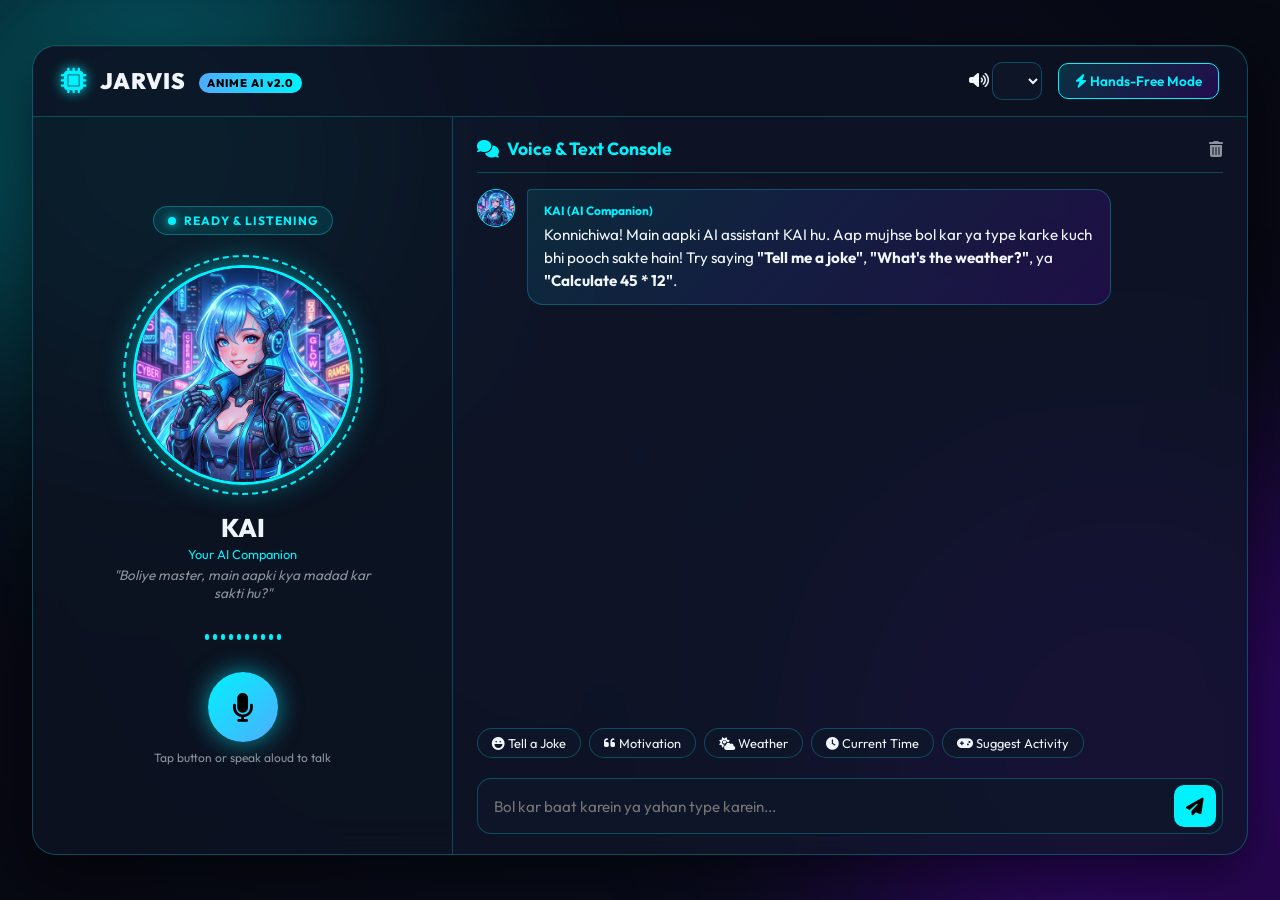
==== index.html @ 835289cd "Configure Vercel deployment with serverless API and root index.html" ====
<!DOCTYPE html>
<html lang="en">
<head>
    <meta charset="UTF-8">
    <meta name="viewport" content="width=device-width, initial-scale=1.0">
    <title>Jarvis Anime AI Companion - Voice Assistant</title>
    <link rel="stylesheet" href="style.css">
    <link rel="preconnect" href="https://fonts.googleapis.com">
    <link rel="preconnect" href="https://fonts.gstatic.com" crossorigin>
    <link href="https://fonts.googleapis.com/css2?family=Outfit:wght@300;400;600;700;900&family=Space+Grotesk:wght@400;600;700&display=swap" rel="stylesheet">
    <link rel="stylesheet" href="https://cdnjs.cloudflare.com/ajax/libs/font-awesome/6.4.0/css/all.min.css">
</head>
<body>
    <div class="stars-bg"></div>
    <div class="glow-orb orb-1"></div>
    <div class="glow-orb orb-2"></div>

    <div class="app-container">
        <!-- Sidebar / Header -->
        <header class="app-header">
            <div class="logo">
                <i class="fa-solid fa-microchip logo-icon"></i>
                <span class="logo-text">JARVIS <span class="badge">ANIME AI v2.0</span></span>
            </div>
            <div class="header-controls">
                <div class="voice-selector-wrapper">
                    <i class="fa-solid fa-volume-high"></i>
                    <select id="voiceSelect" class="cyber-select"></select>
                </div>
                <button id="handsFreeBtn" class="cyber-btn toggle-btn" title="Auto Voice Mode">
                    <i class="fa-solid fa-bolt"></i> Hands-Free Mode
                </button>
            </div>
        </header>

        <main class="main-content">
            <!-- Left Side: Anime Avatar & Voice Visualizer -->
            <section class="avatar-section">
                <div class="avatar-card">
                    <div class="status-indicator" id="statusIndicator">
                        <span class="status-dot"></span>
                        <span id="statusText">READY & LISTENING</span>
                    </div>

                    <div class="avatar-frame" id="avatarFrame">
                        <div class="avatar-glow-ring"></div>
                        <div class="pulse-ring"></div>
                        <img src="anime_avatar.jpg" alt="Anime AI Assistant" class="anime-img" id="animeAvatar">
                        
                        <!-- Interactive Eye / Mouth Overlay Animation Canvas -->
                        <canvas id="avatarCanvas" width="400" height="400"></canvas>
                    </div>

                    <h2 class="assistant-name">KAI <span class="role-tag">Your AI Companion</span></h2>
                    <p class="subtitle">"Boliye master, main aapki kya madad kar sakti hu?"</p>

                    <!-- Live Audio Waveform -->
                    <div class="waveform" id="waveform">
                        <div class="bar"></div>
                        <div class="bar"></div>
                        <div class="bar"></div>
                        <div class="bar"></div>
                        <div class="bar"></div>
                        <div class="bar"></div>
                        <div class="bar"></div>
                        <div class="bar"></div>
                        <div class="bar"></div>
                        <div class="bar"></div>
                    </div>

                    <!-- Voice Mic Control Button -->
                    <div class="mic-container">
                        <button id="micBtn" class="mic-button" title="Click or Press Space to Speak">
                            <i class="fa-solid fa-microphone mic-icon"></i>
                        </button>
                        <p class="mic-hint">Tap button or speak aloud to talk</p>
                    </div>
                </div>
            </section>

            <!-- Right Side: Interaction & Chat Console -->
            <section class="chat-section">
                <div class="chat-header">
                    <h3><i class="fa-solid fa-comments"></i> Voice & Text Console</h3>
                    <button id="clearChatBtn" class="icon-btn" title="Clear Chat"><i class="fa-solid fa-trash-can"></i></button>
                </div>

                <div class="chat-history" id="chatHistory">
                    <div class="msg bot-msg">
                        <div class="msg-avatar"><img src="anime_avatar.jpg" alt="Kai"></div>
                        <div class="msg-content">
                            <span class="sender-name">KAI (AI Companion)</span>
                            <p>Konnichiwa! Main aapki AI assistant KAI hu. Aap mujhse bol kar ya type karke kuch bhi pooch sakte hain! Try saying <strong>"Tell me a joke"</strong>, <strong>"What's the weather?"</strong>, ya <strong>"Calculate 45 * 12"</strong>.</p>
                        </div>
                    </div>
                </div>

                <!-- Quick Action Chips -->
                <div class="quick-chips">
                    <button class="chip" data-cmd="joke"><i class="fa-solid fa-laugh"></i> Tell a Joke</button>
                    <button class="chip" data-cmd="quote"><i class="fa-solid fa-quote-left"></i> Motivation</button>
                    <button class="chip" data-cmd="weather"><i class="fa-solid fa-cloud-sun"></i> Weather</button>
                    <button class="chip" data-cmd="timeconv"><i class="fa-solid fa-clock"></i> Current Time</button>
                    <button class="chip" data-cmd="bored"><i class="fa-solid fa-gamepad"></i> Suggest Activity</button>
                </div>

                <!-- Input Controls -->
                <div class="chat-input-bar">
                    <input type="text" id="userInput" placeholder="Bol kar baat karein ya yahan type karein..." autocomplete="off">
                    <button id="sendBtn" class="send-button"><i class="fa-solid fa-paper-plane"></i></button>
                </div>
            </section>
        </main>
    </div>

    <script src="app.js"></script>
</body>
</html>
---- style.css ----
:root {
    --bg-dark: #070913;
    --card-bg: rgba(18, 24, 43, 0.75);
    --border-color: rgba(0, 242, 254, 0.25);
    --primary-neon: #00f2fe;
    --accent-magenta: #4facfe;
    --glow-purple: #7f00ff;
    --text-main: #f0f6fc;
    --text-muted: #8b949e;
    --user-msg-bg: linear-gradient(135deg, #1e293b, #0f172a);
    --bot-msg-bg: linear-gradient(135deg, rgba(0, 242, 254, 0.1), rgba(127, 0, 255, 0.15));
}

* {
    box-sizing: border-box;
    margin: 0;
    padding: 0;
    font-family: 'Outfit', 'Space Grotesk', sans-serif;
}

body {
    background-color: var(--bg-dark);
    color: var(--text-main);
    min-height: 100vh;
    display: flex;
    justify-content: center;
    align-items: center;
    overflow-x: hidden;
    position: relative;
}

/* Background Animations */
.stars-bg {
    position: fixed;
    top: 0; left: 0; width: 100vw; height: 100vh;
    background: radial-gradient(circle at 50% 50%, rgba(20, 30, 60, 0.4), var(--bg-dark));
    z-index: 0;
}

.glow-orb {
    position: fixed;
    border-radius: 50%;
    filter: blur(120px);
    opacity: 0.35;
    z-index: 0;
    pointer-events: none;
}
.orb-1 { width: 500px; height: 500px; background: var(--primary-neon); top: -100px; left: -100px; }
.orb-2 { width: 600px; height: 600px; background: var(--glow-purple); bottom: -150px; right: -150px; }

/* Main App Container */
.app-container {
    position: relative;
    z-index: 10;
    width: 95vw;
    max-width: 1300px;
    height: 90vh;
    max-height: 900px;
    background: var(--card-bg);
    backdrop-filter: blur(20px);
    -webkit-backdrop-filter: blur(20px);
    border: 1px solid var(--border-color);
    border-radius: 24px;
    box-shadow: 0 20px 60px rgba(0, 0, 0, 0.6), inset 0 1px 1px rgba(255, 255, 255, 0.1);
    display: flex;
    flex-direction: column;
    overflow: hidden;
}

/* Header */
.app-header {
    display: flex;
    justify-content: space-between;
    align-items: center;
    padding: 16px 28px;
    border-bottom: 1px solid var(--border-color);
    background: rgba(10, 15, 30, 0.6);
}

.logo {
    display: flex;
    align-items: center;
    gap: 12px;
    font-size: 1.4rem;
    font-weight: 900;
    letter-spacing: 1px;
}
.logo-icon {
    color: var(--primary-neon);
    font-size: 1.6rem;
    text-shadow: 0 0 12px var(--primary-neon);
}
.badge {
    font-size: 0.7rem;
    background: linear-gradient(90deg, #4facfe, #00f2fe);
    color: #000;
    font-weight: 800;
    padding: 3px 8px;
    border-radius: 12px;
    margin-left: 8px;
    vertical-align: middle;
}

.header-controls {
    display: flex;
    align-items: center;
    gap: 16px;
}

.cyber-select {
    background: rgba(15, 23, 42, 0.8);
    color: var(--text-main);
    border: 1px solid var(--border-color);
    padding: 8px 14px;
    border-radius: 10px;
    outline: none;
    cursor: pointer;
    font-size: 0.85rem;
}

.cyber-btn {
    background: linear-gradient(135deg, rgba(0, 242, 254, 0.15), rgba(127, 0, 255, 0.2));
    border: 1px solid var(--primary-neon);
    color: var(--primary-neon);
    padding: 8px 16px;
    border-radius: 10px;
    font-weight: 600;
    font-size: 0.85rem;
    cursor: pointer;
    transition: all 0.3s ease;
}
.cyber-btn:hover, .cyber-btn.active {
    background: var(--primary-neon);
    color: #000;
    box-shadow: 0 0 16px var(--primary-neon);
}

/* Layout */
.main-content {
    display: grid;
    grid-template-columns: 420px 1fr;
    flex: 1;
    overflow: hidden;
}

/* Avatar Section */
.avatar-section {
    padding: 24px;
    border-right: 1px solid var(--border-color);
    display: flex;
    flex-direction: column;
    align-items: center;
    justify-content: center;
    background: rgba(5, 10, 20, 0.3);
}

.avatar-card {
    display: flex;
    flex-direction: column;
    align-items: center;
    text-align: center;
    width: 100%;
}

.status-indicator {
    display: inline-flex;
    align-items: center;
    gap: 8px;
    padding: 6px 14px;
    border-radius: 20px;
    background: rgba(0, 242, 254, 0.1);
    border: 1px solid rgba(0, 242, 254, 0.3);
    font-size: 0.75rem;
    font-weight: 700;
    letter-spacing: 1px;
    margin-bottom: 20px;
    color: var(--primary-neon);
}
.status-dot {
    width: 8px;
    height: 8px;
    border-radius: 50%;
    background-color: var(--primary-neon);
    box-shadow: 0 0 10px var(--primary-neon);
    animation: blink 1.5s infinite;
}

@keyframes blink {
    0%, 100% { opacity: 1; }
    50% { opacity: 0.3; }
}

/* Anime Avatar Frame */
.avatar-frame {
    position: relative;
    width: 240px;
    height: 240px;
    border-radius: 50%;
    margin-bottom: 16px;
    display: flex;
    justify-content: center;
    align-items: center;
}

.anime-img {
    width: 220px;
    height: 220px;
    border-radius: 50%;
    object-fit: cover;
    border: 3px solid var(--primary-neon);
    box-shadow: 0 0 30px rgba(0, 242, 254, 0.5);
    z-index: 2;
    transition: transform 0.3s ease;
}

.avatar-glow-ring {
    position: absolute;
    width: 240px;
    height: 240px;
    border-radius: 50%;
    border: 2px dashed var(--primary-neon);
    animation: rotate 20s linear infinite;
    z-index: 1;
}

.pulse-ring {
    position: absolute;
    width: 220px;
    height: 220px;
    border-radius: 50%;
    background: var(--primary-neon);
    opacity: 0;
    z-index: 0;
}

.avatar-frame.speaking .pulse-ring {
    animation: pulseGlow 1.2s infinite ease-out;
}
.avatar-frame.speaking .anime-img {
    transform: scale(1.03);
    border-color: #ff007f;
    box-shadow: 0 0 40px #ff007f;
}

@keyframes rotate { 100% { transform: rotate(360deg); } }
@keyframes pulseGlow {
    0% { transform: scale(1); opacity: 0.6; }
    100% { transform: scale(1.4); opacity: 0; }
}

#avatarCanvas {
    position: absolute;
    top: 0; left: 0;
    width: 100%; height: 100%;
    z-index: 3;
    pointer-events: none;
}

.assistant-name {
    font-size: 1.6rem;
    font-weight: 800;
    margin-bottom: 4px;
}
.role-tag {
    font-size: 0.8rem;
    color: var(--primary-neon);
    font-weight: 400;
    display: block;
    margin-top: 2px;
}

.subtitle {
    font-size: 0.85rem;
    color: var(--text-muted);
    margin-bottom: 20px;
    max-width: 280px;
    font-style: italic;
}

/* Audio Waveform */
.waveform {
    display: flex;
    align-items: center;
    gap: 4px;
    height: 30px;
    margin-bottom: 20px;
}
.waveform .bar {
    width: 4px;
    height: 6px;
    background: var(--primary-neon);
    border-radius: 4px;
    transition: height 0.2s ease;
}
.waveform.active .bar {
    animation: wave 1s infinite ease-in-out;
}
.waveform.active .bar:nth-child(1) { animation-delay: 0.1s; }
.waveform.active .bar:nth-child(2) { animation-delay: 0.3s; }
.waveform.active .bar:nth-child(3) { animation-delay: 0.2s; }
.waveform.active .bar:nth-child(4) { animation-delay: 0.4s; }
.waveform.active .bar:nth-child(5) { animation-delay: 0.5s; }
.waveform.active .bar:nth-child(6) { animation-delay: 0.2s; }
.waveform.active .bar:nth-child(7) { animation-delay: 0.4s; }
.waveform.active .bar:nth-child(8) { animation-delay: 0.1s; }
.waveform.active .bar:nth-child(9) { animation-delay: 0.3s; }
.waveform.active .bar:nth-child(10) { animation-delay: 0.5s; }

@keyframes wave {
    0%, 100% { height: 6px; }
    50% { height: 28px; background: var(--glow-purple); }
}

/* Mic Button */
.mic-container {
    display: flex;
    flex-direction: column;
    align-items: center;
    gap: 8px;
}

.mic-button {
    width: 70px;
    height: 70px;
    border-radius: 50%;
    background: linear-gradient(135deg, #00f2fe, #4facfe);
    border: none;
    color: #000;
    font-size: 1.8rem;
    cursor: pointer;
    box-shadow: 0 0 25px rgba(0, 242, 254, 0.6);
    transition: all 0.3s ease;
    display: flex;
    justify-content: center;
    align-items: center;
}
.mic-button:hover {
    transform: scale(1.08);
    box-shadow: 0 0 35px rgba(0, 242, 254, 0.9);
}
.mic-button.listening {
    background: linear-gradient(135deg, #ff007f, #ff5252);
    color: #fff;
    animation: micPulse 1s infinite alternate;
}

@keyframes micPulse {
    0% { box-shadow: 0 0 20px #ff007f; transform: scale(1); }
    100% { box-shadow: 0 0 45px #ff007f; transform: scale(1.12); }
}

.mic-hint {
    font-size: 0.75rem;
    color: var(--text-muted);
}

/* Chat Section */
.chat-section {
    display: flex;
    flex-direction: column;
    height: 100%;
    padding: 20px 24px;
    background: rgba(10, 15, 30, 0.2);
}

.chat-header {
    display: flex;
    justify-content: space-between;
    align-items: center;
    padding-bottom: 12px;
    border-bottom: 1px solid var(--border-color);
}
.chat-header h3 {
    font-size: 1.1rem;
    color: var(--primary-neon);
    display: flex;
    align-items: center;
    gap: 8px;
}

.icon-btn {
    background: none;
    border: none;
    color: var(--text-muted);
    cursor: pointer;
    font-size: 1rem;
    transition: color 0.2s;
}
.icon-btn:hover { color: #ff5252; }

.chat-history {
    flex: 1;
    overflow-y: auto;
    padding: 16px 0;
    display: flex;
    flex-direction: column;
    gap: 16px;
}

.msg {
    display: flex;
    gap: 12px;
    max-width: 85%;
    animation: fadeIn 0.3s ease-out;
}
@keyframes fadeIn { from { opacity: 0; transform: translateY(8px); } to { opacity: 1; transform: translateY(0); } }

.user-msg {
    align-self: flex-end;
    flex-direction: row-reverse;
}

.msg-avatar img {
    width: 38px;
    height: 38px;
    border-radius: 50%;
    object-fit: cover;
    border: 1px solid var(--primary-neon);
}
.user-msg .msg-avatar {
    width: 38px; height: 38px; border-radius: 50%; background: #3b82f6; display: flex; justify-content: center; align-items: center; font-weight: bold; font-size: 0.9rem;
}

.msg-content {
    background: var(--bot-msg-bg);
    border: 1px solid var(--border-color);
    padding: 12px 16px;
    border-radius: 16px;
    border-top-left-radius: 4px;
    font-size: 0.95rem;
    line-height: 1.5;
}
.user-msg .msg-content {
    background: var(--user-msg-bg);
    border-color: rgba(255, 255, 255, 0.1);
    border-radius: 16px;
    border-top-right-radius: 4px;
}

.sender-name {
    font-size: 0.75rem;
    font-weight: 700;
    color: var(--primary-neon);
    display: block;
    margin-bottom: 4px;
}

/* Quick Chips */
.quick-chips {
    display: flex;
    gap: 8px;
    overflow-x: auto;
    padding: 8px 0;
    margin-bottom: 12px;
}
.chip {
    background: rgba(15, 23, 42, 0.8);
    border: 1px solid var(--border-color);
    color: var(--text-main);
    padding: 6px 14px;
    border-radius: 20px;
    font-size: 0.8rem;
    cursor: pointer;
    white-space: nowrap;
    transition: all 0.2s;
}
.chip:hover {
    border-color: var(--primary-neon);
    color: var(--primary-neon);
    transform: translateY(-2px);
}

/* Chat Input Bar */
.chat-input-bar {
    display: flex;
    gap: 10px;
    align-items: center;
    background: rgba(15, 23, 42, 0.9);
    border: 1px solid var(--border-color);
    border-radius: 14px;
    padding: 6px 6px 6px 16px;
}
.chat-input-bar input {
    flex: 1;
    background: none;
    border: none;
    color: #fff;
    font-size: 0.95rem;
    outline: none;
}
.send-button {
    background: var(--primary-neon);
    border: none;
    width: 42px; height: 42px;
    border-radius: 10px;
    color: #000;
    font-size: 1.1rem;
    cursor: pointer;
    transition: background 0.2s;
}
.send-button:hover { background: #4facfe; }

@media (max-width: 900px) {
    .main-content { grid-template-columns: 1fr; }
    .avatar-section { border-right: none; border-bottom: 1px solid var(--border-color); }
    .app-container { height: 96vh; }
}
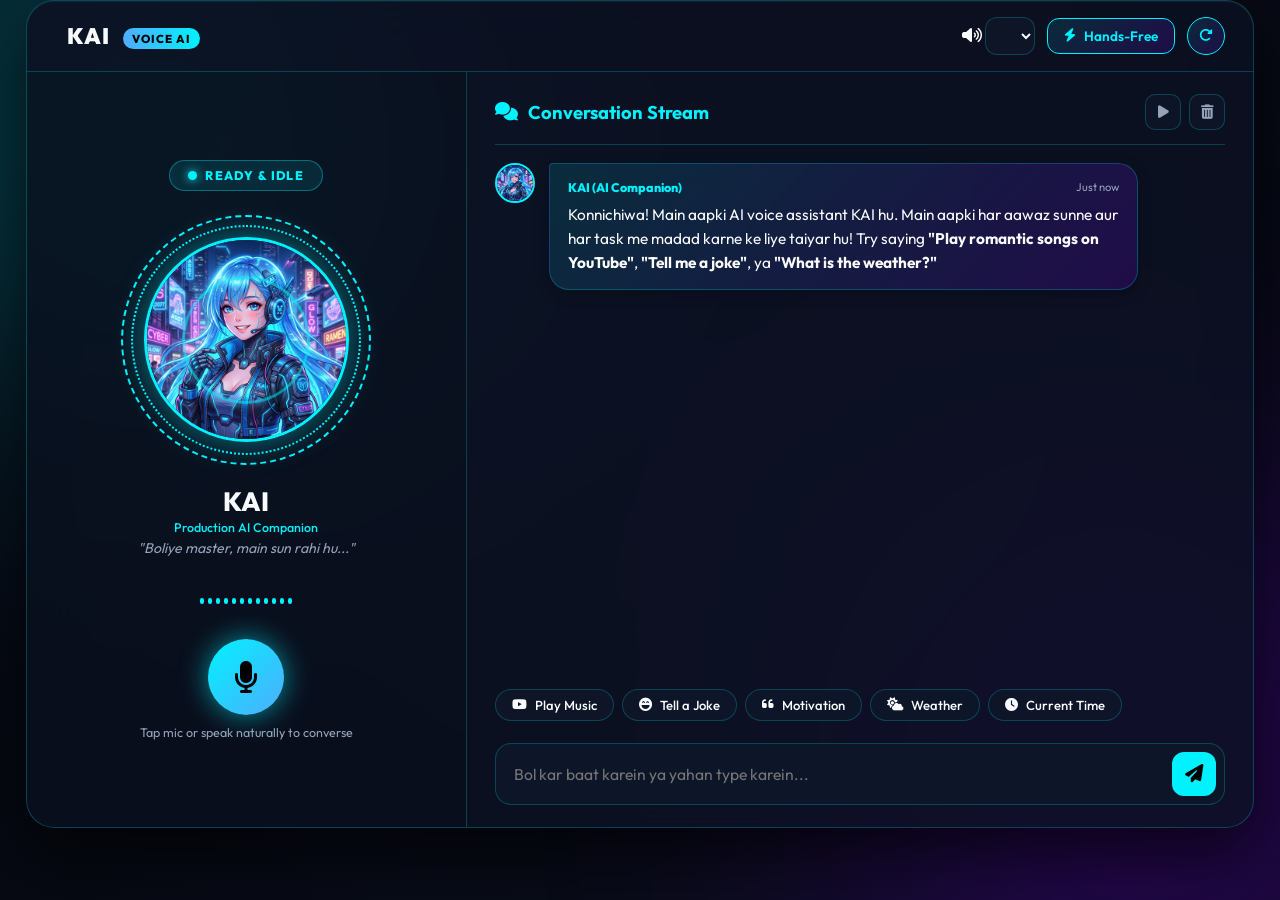
==== commit 10b36b0d: "Implement Nova-grade AI voice assistant experience with 5-stage state machine, Web Audio API frequen" ====
--- a/index.html
+++ b/index.html
@@ -2,112 +2,135 @@
 <html lang="en">
 <head>
     <meta charset="UTF-8">
-    <meta name="viewport" content="width=device-width, initial-scale=1.0">
-    <title>Jarvis Anime AI Companion - Voice Assistant</title>
+    <meta name="viewport" content="width=device-width, initial-scale=1.0, maximum-scale=1.0, user-scalable=no, viewport-fit=cover">
+    <meta name="theme-color" content="#070913">
+    <meta name="description" content="Nova-grade Production AI Voice Assistant with Real-time Web Audio Visualizer and Speech Interaction">
+    <title>KAI - Production AI Voice Assistant</title>
     <link rel="stylesheet" href="style.css">
     <link rel="preconnect" href="https://fonts.googleapis.com">
     <link rel="preconnect" href="https://fonts.gstatic.com" crossorigin>
-    <link href="https://fonts.googleapis.com/css2?family=Outfit:wght@300;400;600;700;900&family=Space+Grotesk:wght@400;600;700&display=swap" rel="stylesheet">
+    <link href="https://fonts.googleapis.com/css2?family=Outfit:wght@300;400;500;600;700;900&family=Space+Grotesk:wght@400;600;700&display=swap" rel="stylesheet">
     <link rel="stylesheet" href="https://cdnjs.cloudflare.com/ajax/libs/font-awesome/6.4.0/css/all.min.css">
 </head>
-<body>
+<body class="state-idle">
+    <!-- Ambient Background Effects -->
     <div class="stars-bg"></div>
     <div class="glow-orb orb-1"></div>
     <div class="glow-orb orb-2"></div>
+    <div class="glow-orb orb-3"></div>
+
+    <!-- Notification Toast Banner -->
+    <div id="toastBanner" class="toast-banner hidden" role="alert">
+        <i id="toastIcon" class="fa-solid fa-circle-info"></i>
+        <span id="toastMessage">Welcome to KAI AI Voice Assistant</span>
+        <button id="toastClose" class="toast-close" aria-label="Close notification"><i class="fa-solid fa-xmark"></i></button>
+    </div>
 
     <div class="app-container">
-        <!-- Sidebar / Header -->
+        <!-- Header Controls -->
         <header class="app-header">
             <div class="logo">
-                <i class="fa-solid fa-microchip logo-icon"></i>
-                <span class="logo-text">JARVIS <span class="badge">ANIME AI v2.0</span></span>
+                <i class="fa-solid fa-waveform logo-icon"></i>
+                <span class="logo-text">KAI <span class="badge">VOICE AI</span></span>
             </div>
             <div class="header-controls">
-                <div class="voice-selector-wrapper">
+                <div class="voice-selector-wrapper" title="Select Voice Engine">
                     <i class="fa-solid fa-volume-high"></i>
-                    <select id="voiceSelect" class="cyber-select"></select>
+                    <select id="voiceSelect" class="cyber-select" aria-label="Select Assistant Voice"></select>
                 </div>
-                <button id="handsFreeBtn" class="cyber-btn toggle-btn" title="Auto Voice Mode">
-                    <i class="fa-solid fa-bolt"></i> Hands-Free Mode
+                <button id="handsFreeBtn" class="cyber-btn toggle-btn" title="Toggle Hands-Free Continuous Voice Mode">
+                    <i class="fa-solid fa-bolt"></i> <span class="btn-text">Hands-Free</span>
+                </button>
+                <button id="newSessionBtn" class="cyber-btn icon-only-btn" title="Start New Conversation">
+                    <i class="fa-solid fa-rotate-right"></i>
                 </button>
             </div>
         </header>
 
         <main class="main-content">
-            <!-- Left Side: Anime Avatar & Voice Visualizer -->
-            <section class="avatar-section">
-                <div class="avatar-card">
-                    <div class="status-indicator" id="statusIndicator">
+            <!-- Left Side: Interactive 3D Audio Visualizer Orb & Assistant Avatar -->
+            <section class="visualizer-section">
+                <div class="visualizer-card">
+                    <!-- State Indicator Badge -->
+                    <div class="status-badge" id="statusBadge" data-state="IDLE">
                         <span class="status-dot"></span>
-                        <span id="statusText">READY & LISTENING</span>
+                        <span id="statusText">READY & IDLE</span>
                     </div>
 
-                    <div class="avatar-frame" id="avatarFrame">
-                        <div class="avatar-glow-ring"></div>
-                        <div class="pulse-ring"></div>
-                        <img src="anime_avatar.jpg" alt="Anime AI Assistant" class="anime-img" id="animeAvatar">
+                    <!-- Audio Visualizer Orb Container -->
+                    <div class="visualizer-orb-container" id="visualizerOrbContainer">
+                        <div class="orb-ring ring-outer"></div>
+                        <div class="orb-ring ring-inner"></div>
+                        <div class="pulse-wave"></div>
                         
-                        <!-- Interactive Eye / Mouth Overlay Animation Canvas -->
-                        <canvas id="avatarCanvas" width="400" height="400"></canvas>
+                        <!-- Reactive 60FPS Web Audio Canvas Visualizer -->
+                        <canvas id="audioOrbCanvas" width="360" height="360" aria-label="Interactive AI Voice Visualizer"></canvas>
+                        
+                        <!-- Avatar Portrait Overlay -->
+                        <img src="anime_avatar.jpg" alt="KAI AI Character" class="anime-avatar-img" id="animeAvatar">
                     </div>
 
-                    <h2 class="assistant-name">KAI <span class="role-tag">Your AI Companion</span></h2>
-                    <p class="subtitle">"Boliye master, main aapki kya madad kar sakti hu?"</p>
+                    <h2 class="assistant-name">KAI <span class="role-tag">Production AI Companion</span></h2>
+                    <p class="subtitle" id="subtitleText">"Boliye master, main sun rahi hu..."</p>
 
-                    <!-- Live Audio Waveform -->
-                    <div class="waveform" id="waveform">
-                        <div class="bar"></div>
-                        <div class="bar"></div>
-                        <div class="bar"></div>
-                        <div class="bar"></div>
-                        <div class="bar"></div>
-                        <div class="bar"></div>
-                        <div class="bar"></div>
-                        <div class="bar"></div>
-                        <div class="bar"></div>
-                        <div class="bar"></div>
+                    <!-- Real-Time Voice Waveform Spectrum -->
+                    <div class="spectrum-wave" id="spectrumWave" aria-hidden="true">
+                        <div class="s-bar"></div><div class="s-bar"></div><div class="s-bar"></div>
+                        <div class="s-bar"></div><div class="s-bar"></div><div class="s-bar"></div>
+                        <div class="s-bar"></div><div class="s-bar"></div><div class="s-bar"></div>
+                        <div class="s-bar"></div><div class="s-bar"></div><div class="s-bar"></div>
                     </div>
 
-                    <!-- Voice Mic Control Button -->
-                    <div class="mic-container">
-                        <button id="micBtn" class="mic-button" title="Click or Press Space to Speak">
+                    <!-- Voice Interaction Main Controls -->
+                    <div class="voice-controls-bar">
+                        <button id="micBtn" class="primary-mic-btn" title="Tap to Start / Stop Voice Conversation" aria-label="Microphone Toggle">
                             <i class="fa-solid fa-microphone mic-icon"></i>
                         </button>
-                        <p class="mic-hint">Tap button or speak aloud to talk</p>
+                        <button id="interruptBtn" class="interrupt-btn hidden" title="Interrupt Assistant & Listen" aria-label="Interrupt Response">
+                            <i class="fa-solid fa-hand"></i> Interrupt
+                        </button>
                     </div>
+                    <p class="mic-hint" id="micHint">Tap mic or speak naturally to converse</p>
                 </div>
             </section>
 
-            <!-- Right Side: Interaction & Chat Console -->
+            <!-- Right Side: Streamed Conversation Log & Input -->
             <section class="chat-section">
                 <div class="chat-header">
-                    <h3><i class="fa-solid fa-comments"></i> Voice & Text Console</h3>
-                    <button id="clearChatBtn" class="icon-btn" title="Clear Chat"><i class="fa-solid fa-trash-can"></i></button>
+                    <h3><i class="fa-solid fa-comments"></i> Conversation Stream</h3>
+                    <div class="chat-actions">
+                        <button id="replayBtn" class="icon-action-btn" title="Replay Last AI Response"><i class="fa-solid fa-play"></i></button>
+                        <button id="clearChatBtn" class="icon-action-btn" title="Clear Conversation History"><i class="fa-solid fa-trash-can"></i></button>
+                    </div>
                 </div>
 
-                <div class="chat-history" id="chatHistory">
+                <!-- Chat History Feed -->
+                <div class="chat-history" id="chatHistory" role="log" aria-live="polite">
                     <div class="msg bot-msg">
-                        <div class="msg-avatar"><img src="anime_avatar.jpg" alt="Kai"></div>
+                        <div class="msg-avatar"><img src="anime_avatar.jpg" alt="Kai Avatar"></div>
                         <div class="msg-content">
-                            <span class="sender-name">KAI (AI Companion)</span>
-                            <p>Konnichiwa! Main aapki AI assistant KAI hu. Aap mujhse bol kar ya type karke kuch bhi pooch sakte hain! Try saying <strong>"Tell me a joke"</strong>, <strong>"What's the weather?"</strong>, ya <strong>"Calculate 45 * 12"</strong>.</p>
+                            <div class="msg-meta">
+                                <span class="sender-name">KAI (AI Companion)</span>
+                                <span class="msg-time">Just now</span>
+                            </div>
+                            <p>Konnichiwa! Main aapki AI voice assistant KAI hu. Main aapki har aawaz sunne aur har task me madad karne ke liye taiyar hu! Try saying <strong>"Play romantic songs on YouTube"</strong>, <strong>"Tell me a joke"</strong>, ya <strong>"What is the weather?"</strong></p>
                         </div>
                     </div>
                 </div>
 
-                <!-- Quick Action Chips -->
-                <div class="quick-chips">
-                    <button class="chip" data-cmd="joke"><i class="fa-solid fa-laugh"></i> Tell a Joke</button>
-                    <button class="chip" data-cmd="quote"><i class="fa-solid fa-quote-left"></i> Motivation</button>
-                    <button class="chip" data-cmd="weather"><i class="fa-solid fa-cloud-sun"></i> Weather</button>
-                    <button class="chip" data-cmd="timeconv"><i class="fa-solid fa-clock"></i> Current Time</button>
-                    <button class="chip" data-cmd="bored"><i class="fa-solid fa-gamepad"></i> Suggest Activity</button>
+                <!-- Quick Action Suggestion Chips -->
+                <div class="quick-chips" aria-label="Quick Action Suggestions">
+                    <button class="chip" data-cmd="Play romantic songs on YouTube"><i class="fa-brands fa-youtube"></i> Play Music</button>
+                    <button class="chip" data-cmd="Tell me a joke"><i class="fa-solid fa-laugh-beam"></i> Tell a Joke</button>
+                    <button class="chip" data-cmd="Give me a motivational quote"><i class="fa-solid fa-quote-left"></i> Motivation</button>
+                    <button class="chip" data-cmd="What is the weather today?"><i class="fa-solid fa-cloud-sun"></i> Weather</button>
+                    <button class="chip" data-cmd="What time is it?"><i class="fa-solid fa-clock"></i> Current Time</button>
                 </div>
 
-                <!-- Input Controls -->
+                <!-- Text & Voice Input Bar -->
                 <div class="chat-input-bar">
-                    <input type="text" id="userInput" placeholder="Bol kar baat karein ya yahan type karein..." autocomplete="off">
-                    <button id="sendBtn" class="send-button"><i class="fa-solid fa-paper-plane"></i></button>
+                    <input type="text" id="userInput" placeholder="Bol kar baat karein ya yahan type karein..." autocomplete="off" aria-label="Message Input">
+                    <button id="sendBtn" class="send-button" aria-label="Send Message"><i class="fa-solid fa-paper-plane"></i></button>
                 </div>
             </section>
         </main>
--- a/style.css
+++ b/style.css
@@ -1,80 +1,129 @@
 :root {
     --bg-dark: #070913;
-    --card-bg: rgba(18, 24, 43, 0.75);
-    --border-color: rgba(0, 242, 254, 0.25);
-    --primary-neon: #00f2fe;
-    --accent-magenta: #4facfe;
-    --glow-purple: #7f00ff;
-    --text-main: #f0f6fc;
-    --text-muted: #8b949e;
+    --card-bg: rgba(14, 20, 38, 0.75);
+    --card-border: rgba(0, 242, 254, 0.22);
+    
+    /* State Theme Colors */
+    --color-idle: #00f2fe;
+    --color-listening: #ff007f;
+    --color-processing: #f59e0b;
+    --color-responding: #7f00ff;
+    --color-accent: #4facfe;
+
+    --text-main: #f8fafc;
+    --text-muted: #94a3b8;
+    
     --user-msg-bg: linear-gradient(135deg, #1e293b, #0f172a);
-    --bot-msg-bg: linear-gradient(135deg, rgba(0, 242, 254, 0.1), rgba(127, 0, 255, 0.15));
+    --bot-msg-bg: linear-gradient(135deg, rgba(0, 242, 254, 0.12), rgba(127, 0, 255, 0.18));
 }
 
 * {
     box-sizing: border-box;
     margin: 0;
     padding: 0;
-    font-family: 'Outfit', 'Space Grotesk', sans-serif;
+    font-family: 'Outfit', 'Space Grotesk', -apple-system, sans-serif;
+    -webkit-tap-highlight-color: transparent;
 }
 
 body {
     background-color: var(--bg-dark);
     color: var(--text-main);
     min-height: 100vh;
+    min-height: -webkit-fill-available;
     display: flex;
     justify-content: center;
     align-items: center;
     overflow-x: hidden;
     position: relative;
-}
-
-/* Background Animations */
+    padding: env(safe-area-inset-top) env(safe-area-inset-right) env(safe-area-inset-bottom) env(safe-area-inset-left);
+    transition: background-color 0.5s ease;
+}
+
+/* Background Atmosphere */
 .stars-bg {
     position: fixed;
     top: 0; left: 0; width: 100vw; height: 100vh;
-    background: radial-gradient(circle at 50% 50%, rgba(20, 30, 60, 0.4), var(--bg-dark));
+    background: radial-gradient(circle at 50% 40%, rgba(15, 23, 42, 0.6), var(--bg-dark));
     z-index: 0;
 }
 
 .glow-orb {
     position: fixed;
     border-radius: 50%;
-    filter: blur(120px);
-    opacity: 0.35;
+    filter: blur(140px);
+    opacity: 0.3;
     z-index: 0;
     pointer-events: none;
-}
-.orb-1 { width: 500px; height: 500px; background: var(--primary-neon); top: -100px; left: -100px; }
-.orb-2 { width: 600px; height: 600px; background: var(--glow-purple); bottom: -150px; right: -150px; }
-
-/* Main App Container */
+    transition: all 0.8s ease;
+}
+.orb-1 { width: 500px; height: 500px; background: var(--color-idle); top: -120px; left: -120px; }
+.orb-2 { width: 600px; height: 600px; background: var(--color-responding); bottom: -160px; right: -160px; }
+.orb-3 { width: 450px; height: 450px; background: var(--color-listening); top: 40%; left: 50%; transform: translate(-50%, -50%); opacity: 0; }
+
+/* State Specific Atmosphere */
+body.state-listening .orb-3 { opacity: 0.45; }
+body.state-listening .orb-1 { background: var(--color-listening); }
+body.state-processing .orb-1 { background: var(--color-processing); }
+body.state-responding .orb-1 { background: var(--color-responding); }
+
+/* Toast Banner */
+.toast-banner {
+    position: fixed;
+    top: 20px;
+    left: 50%;
+    transform: translateX(-50%);
+    z-index: 100;
+    display: flex;
+    align-items: center;
+    gap: 10px;
+    padding: 12px 20px;
+    background: rgba(15, 23, 42, 0.92);
+    border: 1px solid var(--color-idle);
+    box-shadow: 0 10px 30px rgba(0, 0, 0, 0.5);
+    border-radius: 30px;
+    font-size: 0.88rem;
+    font-weight: 500;
+    color: var(--text-main);
+    backdrop-filter: blur(12px);
+    transition: all 0.3s cubic-bezier(0.4, 0, 0.2, 1);
+}
+.toast-banner.hidden {
+    opacity: 0;
+    transform: translate(-50%, -20px);
+    pointer-events: none;
+}
+.toast-close {
+    background: none; border: none; color: var(--text-muted); cursor: pointer; font-size: 1rem; margin-left: 8px;
+}
+.toast-close:hover { color: #fff; }
+
+/* Main Glassmorphism App Frame */
 .app-container {
     position: relative;
     z-index: 10;
-    width: 95vw;
-    max-width: 1300px;
-    height: 90vh;
-    max-height: 900px;
+    width: 96vw;
+    max-width: 1280px;
+    height: 92vh;
+    max-height: 920px;
     background: var(--card-bg);
-    backdrop-filter: blur(20px);
-    -webkit-backdrop-filter: blur(20px);
-    border: 1px solid var(--border-color);
-    border-radius: 24px;
-    box-shadow: 0 20px 60px rgba(0, 0, 0, 0.6), inset 0 1px 1px rgba(255, 255, 255, 0.1);
+    backdrop-filter: blur(24px);
+    -webkit-backdrop-filter: blur(24px);
+    border: 1px solid var(--card-border);
+    border-radius: 28px;
+    box-shadow: 0 25px 70px rgba(0, 0, 0, 0.75), inset 0 1px 1px rgba(255, 255, 255, 0.12);
     display: flex;
     flex-direction: column;
     overflow: hidden;
 }
 
-/* Header */
+/* App Header */
 .app-header {
     display: flex;
     justify-content: space-between;
     align-items: center;
     padding: 16px 28px;
-    border-bottom: 1px solid var(--border-color);
-    background: rgba(10, 15, 30, 0.6);
+    border-bottom: 1px solid var(--card-border);
+    background: rgba(10, 15, 30, 0.5);
 }
 
 .logo {
@@ -86,16 +135,21 @@
     letter-spacing: 1px;
 }
 .logo-icon {
-    color: var(--primary-neon);
+    color: var(--color-idle);
     font-size: 1.6rem;
-    text-shadow: 0 0 12px var(--primary-neon);
-}
+    text-shadow: 0 0 14px var(--color-idle);
+    transition: color 0.4s ease;
+}
+body.state-listening .logo-icon { color: var(--color-listening); text-shadow: 0 0 14px var(--color-listening); }
+body.state-processing .logo-icon { color: var(--color-processing); text-shadow: 0 0 14px var(--color-processing); }
+body.state-responding .logo-icon { color: var(--color-responding); text-shadow: 0 0 14px var(--color-responding); }
+
 .badge {
-    font-size: 0.7rem;
-    background: linear-gradient(90deg, #4facfe, #00f2fe);
+    font-size: 0.72rem;
+    background: linear-gradient(90deg, var(--color-accent), var(--color-idle));
     color: #000;
     font-weight: 800;
-    padding: 3px 8px;
+    padding: 3px 9px;
     border-radius: 12px;
     margin-left: 8px;
     vertical-align: middle;
@@ -104,57 +158,66 @@
 .header-controls {
     display: flex;
     align-items: center;
-    gap: 16px;
+    gap: 12px;
 }
 
 .cyber-select {
-    background: rgba(15, 23, 42, 0.8);
+    background: rgba(15, 23, 42, 0.85);
     color: var(--text-main);
-    border: 1px solid var(--border-color);
+    border: 1px solid var(--card-border);
     padding: 8px 14px;
-    border-radius: 10px;
+    border-radius: 12px;
     outline: none;
     cursor: pointer;
     font-size: 0.85rem;
-}
+    font-weight: 500;
+    transition: border-color 0.3s;
+}
+.cyber-select:hover { border-color: var(--color-idle); }
 
 .cyber-btn {
-    background: linear-gradient(135deg, rgba(0, 242, 254, 0.15), rgba(127, 0, 255, 0.2));
-    border: 1px solid var(--primary-neon);
-    color: var(--primary-neon);
+    background: linear-gradient(135deg, rgba(0, 242, 254, 0.12), rgba(127, 0, 255, 0.18));
+    border: 1px solid var(--color-idle);
+    color: var(--color-idle);
     padding: 8px 16px;
-    border-radius: 10px;
+    border-radius: 12px;
     font-weight: 600;
     font-size: 0.85rem;
     cursor: pointer;
     transition: all 0.3s ease;
+    display: flex;
+    align-items: center;
+    gap: 8px;
 }
 .cyber-btn:hover, .cyber-btn.active {
-    background: var(--primary-neon);
+    background: var(--color-idle);
     color: #000;
-    box-shadow: 0 0 16px var(--primary-neon);
-}
-
-/* Layout */
+    box-shadow: 0 0 18px var(--color-idle);
+}
+.icon-only-btn {
+    width: 38px; height: 38px; padding: 0; justify-content: center; border-radius: 50%;
+}
+
+/* Main Layout Grid */
 .main-content {
     display: grid;
-    grid-template-columns: 420px 1fr;
+    grid-template-columns: 440px 1fr;
     flex: 1;
     overflow: hidden;
 }
 
-/* Avatar Section */
-.avatar-section {
-    padding: 24px;
-    border-right: 1px solid var(--border-color);
+/* Left Section: Visualizer & Avatar */
+.visualizer-section {
+    padding: 28px;
+    border-right: 1px solid var(--card-border);
     display: flex;
     flex-direction: column;
     align-items: center;
     justify-content: center;
-    background: rgba(5, 10, 20, 0.3);
-}
-
-.avatar-card {
+    background: rgba(5, 10, 22, 0.35);
+}
+
+.visualizer-card {
     display: flex;
     flex-direction: column;
     align-items: center;
@@ -162,287 +225,386 @@
     width: 100%;
 }
 
-.status-indicator {
+/* Status Badge */
+.status-badge {
     display: inline-flex;
     align-items: center;
     gap: 8px;
-    padding: 6px 14px;
-    border-radius: 20px;
+    padding: 7px 18px;
+    border-radius: 24px;
     background: rgba(0, 242, 254, 0.1);
-    border: 1px solid rgba(0, 242, 254, 0.3);
-    font-size: 0.75rem;
-    font-weight: 700;
-    letter-spacing: 1px;
+    border: 1px solid rgba(0, 242, 254, 0.35);
+    font-size: 0.78rem;
+    font-weight: 800;
+    letter-spacing: 1.2px;
+    margin-bottom: 24px;
+    color: var(--color-idle);
+    transition: all 0.4s ease;
+}
+.status-dot {
+    width: 9px;
+    height: 9px;
+    border-radius: 50%;
+    background-color: var(--color-idle);
+    box-shadow: 0 0 10px var(--color-idle);
+    animation: blink 1.4s infinite;
+}
+
+/* Dynamic State Badge Themes */
+body.state-listening .status-badge {
+    background: rgba(255, 0, 127, 0.15);
+    border-color: var(--color-listening);
+    color: var(--color-listening);
+}
+body.state-listening .status-dot { background-color: var(--color-listening); box-shadow: 0 0 12px var(--color-listening); }
+
+body.state-processing .status-badge {
+    background: rgba(245, 158, 11, 0.15);
+    border-color: var(--color-processing);
+    color: var(--color-processing);
+}
+body.state-processing .status-dot { background-color: var(--color-processing); box-shadow: 0 0 12px var(--color-processing); }
+
+body.state-responding .status-badge {
+    background: rgba(127, 0, 255, 0.15);
+    border-color: var(--color-responding);
+    color: var(--color-responding);
+}
+body.state-responding .status-dot { background-color: var(--color-responding); box-shadow: 0 0 12px var(--color-responding); }
+
+@keyframes blink {
+    0%, 100% { opacity: 1; transform: scale(1); }
+    50% { opacity: 0.3; transform: scale(0.85); }
+}
+
+/* 3D Audio Visualizer Orb Frame */
+.visualizer-orb-container {
+    position: relative;
+    width: 250px;
+    height: 250px;
+    border-radius: 50%;
     margin-bottom: 20px;
-    color: var(--primary-neon);
-}
-.status-dot {
-    width: 8px;
-    height: 8px;
-    border-radius: 50%;
-    background-color: var(--primary-neon);
-    box-shadow: 0 0 10px var(--primary-neon);
-    animation: blink 1.5s infinite;
-}
-
-@keyframes blink {
-    0%, 100% { opacity: 1; }
-    50% { opacity: 0.3; }
-}
-
-/* Anime Avatar Frame */
-.avatar-frame {
-    position: relative;
-    width: 240px;
-    height: 240px;
-    border-radius: 50%;
-    margin-bottom: 16px;
     display: flex;
     justify-content: center;
     align-items: center;
 }
 
-.anime-img {
-    width: 220px;
-    height: 220px;
-    border-radius: 50%;
-    object-fit: cover;
-    border: 3px solid var(--primary-neon);
-    box-shadow: 0 0 30px rgba(0, 242, 254, 0.5);
-    z-index: 2;
-    transition: transform 0.3s ease;
-}
-
-.avatar-glow-ring {
-    position: absolute;
-    width: 240px;
-    height: 240px;
-    border-radius: 50%;
-    border: 2px dashed var(--primary-neon);
-    animation: rotate 20s linear infinite;
-    z-index: 1;
-}
-
-.pulse-ring {
-    position: absolute;
-    width: 220px;
-    height: 220px;
-    border-radius: 50%;
-    background: var(--primary-neon);
-    opacity: 0;
-    z-index: 0;
-}
-
-.avatar-frame.speaking .pulse-ring {
-    animation: pulseGlow 1.2s infinite ease-out;
-}
-.avatar-frame.speaking .anime-img {
-    transform: scale(1.03);
-    border-color: #ff007f;
-    box-shadow: 0 0 40px #ff007f;
-}
-
-@keyframes rotate { 100% { transform: rotate(360deg); } }
-@keyframes pulseGlow {
-    0% { transform: scale(1); opacity: 0.6; }
-    100% { transform: scale(1.4); opacity: 0; }
-}
-
-#avatarCanvas {
+#audioOrbCanvas {
     position: absolute;
     top: 0; left: 0;
     width: 100%; height: 100%;
-    z-index: 3;
+    z-index: 2;
     pointer-events: none;
 }
 
+.anime-avatar-img {
+    width: 205px;
+    height: 205px;
+    border-radius: 50%;
+    object-fit: cover;
+    border: 3px solid var(--color-idle);
+    box-shadow: 0 0 32px rgba(0, 242, 254, 0.45);
+    z-index: 1;
+    transition: all 0.4s ease;
+    will-change: transform, border-color, box-shadow;
+}
+
+.orb-ring {
+    position: absolute;
+    border-radius: 50%;
+    border: 2px dashed var(--color-idle);
+    pointer-events: none;
+    z-index: 0;
+    transition: border-color 0.4s ease;
+}
+.ring-outer { width: 250px; height: 250px; animation: rotateRing 24s linear infinite; }
+.ring-inner { width: 230px; height: 230px; border-style: dotted; animation: rotateRing 16s linear reverse infinite; }
+
+.pulse-wave {
+    position: absolute;
+    width: 205px;
+    height: 205px;
+    border-radius: 50%;
+    background: var(--color-idle);
+    opacity: 0;
+    z-index: 0;
+    pointer-events: none;
+}
+
+/* State Visual Animations */
+body.state-listening .anime-avatar-img {
+    border-color: var(--color-listening);
+    box-shadow: 0 0 45px var(--color-listening);
+    transform: scale(1.04);
+}
+body.state-listening .orb-ring { border-color: var(--color-listening); }
+body.state-listening .pulse-wave {
+    background: var(--color-listening);
+    animation: pulseRing 1.1s infinite ease-out;
+}
+
+body.state-processing .anime-avatar-img {
+    border-color: var(--color-processing);
+    box-shadow: 0 0 35px var(--color-processing);
+}
+body.state-processing .orb-ring { border-color: var(--color-processing); animation-duration: 4s; }
+
+body.state-responding .anime-avatar-img {
+    border-color: var(--color-responding);
+    box-shadow: 0 0 50px var(--color-responding);
+    transform: scale(1.03);
+}
+body.state-responding .orb-ring { border-color: var(--color-responding); }
+body.state-responding .pulse-wave {
+    background: var(--color-responding);
+    animation: pulseRing 1.3s infinite ease-out;
+}
+
+@keyframes rotateRing { 100% { transform: rotate(360deg); } }
+@keyframes pulseRing {
+    0% { transform: scale(1); opacity: 0.7; }
+    100% { transform: scale(1.38); opacity: 0; }
+}
+
 .assistant-name {
-    font-size: 1.6rem;
+    font-size: 1.65rem;
     font-weight: 800;
     margin-bottom: 4px;
 }
 .role-tag {
-    font-size: 0.8rem;
-    color: var(--primary-neon);
-    font-weight: 400;
+    font-size: 0.78rem;
+    color: var(--color-idle);
+    font-weight: 500;
     display: block;
     margin-top: 2px;
 }
 
 .subtitle {
-    font-size: 0.85rem;
+    font-size: 0.88rem;
     color: var(--text-muted);
-    margin-bottom: 20px;
-    max-width: 280px;
+    margin-bottom: 22px;
+    max-width: 320px;
     font-style: italic;
-}
-
-/* Audio Waveform */
-.waveform {
+    min-height: 24px;
+}
+
+/* Spectrum Waveform */
+.spectrum-wave {
     display: flex;
     align-items: center;
     gap: 4px;
-    height: 30px;
-    margin-bottom: 20px;
-}
-.waveform .bar {
+    height: 32px;
+    margin-bottom: 22px;
+}
+.spectrum-wave .s-bar {
     width: 4px;
     height: 6px;
-    background: var(--primary-neon);
+    background: var(--color-idle);
     border-radius: 4px;
-    transition: height 0.2s ease;
-}
-.waveform.active .bar {
-    animation: wave 1s infinite ease-in-out;
-}
-.waveform.active .bar:nth-child(1) { animation-delay: 0.1s; }
-.waveform.active .bar:nth-child(2) { animation-delay: 0.3s; }
-.waveform.active .bar:nth-child(3) { animation-delay: 0.2s; }
-.waveform.active .bar:nth-child(4) { animation-delay: 0.4s; }
-.waveform.active .bar:nth-child(5) { animation-delay: 0.5s; }
-.waveform.active .bar:nth-child(6) { animation-delay: 0.2s; }
-.waveform.active .bar:nth-child(7) { animation-delay: 0.4s; }
-.waveform.active .bar:nth-child(8) { animation-delay: 0.1s; }
-.waveform.active .bar:nth-child(9) { animation-delay: 0.3s; }
-.waveform.active .bar:nth-child(10) { animation-delay: 0.5s; }
-
-@keyframes wave {
+    transition: height 0.15s ease, background 0.3s ease;
+}
+
+body.state-listening .spectrum-wave .s-bar { background: var(--color-listening); }
+body.state-responding .spectrum-wave .s-bar { background: var(--color-responding); }
+
+body.state-listening .spectrum-wave .s-bar,
+body.state-responding .spectrum-wave .s-bar {
+    animation: spectrumAnim 0.9s infinite ease-in-out;
+}
+
+.spectrum-wave .s-bar:nth-child(1) { animation-delay: 0.05s; }
+.spectrum-wave .s-bar:nth-child(2) { animation-delay: 0.25s; }
+.spectrum-wave .s-bar:nth-child(3) { animation-delay: 0.15s; }
+.spectrum-wave .s-bar:nth-child(4) { animation-delay: 0.35s; }
+.spectrum-wave .s-bar:nth-child(5) { animation-delay: 0.45s; }
+.spectrum-wave .s-bar:nth-child(6) { animation-delay: 0.18s; }
+.spectrum-wave .s-bar:nth-child(7) { animation-delay: 0.38s; }
+.spectrum-wave .s-bar:nth-child(8) { animation-delay: 0.12s; }
+.spectrum-wave .s-bar:nth-child(9) { animation-delay: 0.28s; }
+.spectrum-wave .s-bar:nth-child(10) { animation-delay: 0.42s; }
+.spectrum-wave .s-bar:nth-child(11) { animation-delay: 0.15s; }
+.spectrum-wave .s-bar:nth-child(12) { animation-delay: 0.32s; }
+
+@keyframes spectrumAnim {
     0%, 100% { height: 6px; }
-    50% { height: 28px; background: var(--glow-purple); }
-}
-
-/* Mic Button */
-.mic-container {
-    display: flex;
-    flex-direction: column;
-    align-items: center;
-    gap: 8px;
-}
-
-.mic-button {
-    width: 70px;
-    height: 70px;
-    border-radius: 50%;
-    background: linear-gradient(135deg, #00f2fe, #4facfe);
+    50% { height: 30px; }
+}
+
+/* Voice Controls Bar */
+.voice-controls-bar {
+    display: flex;
+    align-items: center;
+    gap: 14px;
+    margin-bottom: 10px;
+}
+
+.primary-mic-btn {
+    width: 76px;
+    height: 76px;
+    border-radius: 50%;
+    background: linear-gradient(135deg, var(--color-idle), var(--color-accent));
     border: none;
     color: #000;
-    font-size: 1.8rem;
+    font-size: 2rem;
     cursor: pointer;
-    box-shadow: 0 0 25px rgba(0, 242, 254, 0.6);
-    transition: all 0.3s ease;
+    box-shadow: 0 0 28px rgba(0, 242, 254, 0.6);
+    transition: all 0.3s cubic-bezier(0.4, 0, 0.2, 1);
     display: flex;
     justify-content: center;
     align-items: center;
 }
-.mic-button:hover {
+.primary-mic-btn:hover {
     transform: scale(1.08);
-    box-shadow: 0 0 35px rgba(0, 242, 254, 0.9);
-}
-.mic-button.listening {
-    background: linear-gradient(135deg, #ff007f, #ff5252);
+    box-shadow: 0 0 40px rgba(0, 242, 254, 0.95);
+}
+
+body.state-listening .primary-mic-btn {
+    background: linear-gradient(135deg, var(--color-listening), #ff5252);
     color: #fff;
-    animation: micPulse 1s infinite alternate;
-}
-
-@keyframes micPulse {
-    0% { box-shadow: 0 0 20px #ff007f; transform: scale(1); }
-    100% { box-shadow: 0 0 45px #ff007f; transform: scale(1.12); }
-}
+    box-shadow: 0 0 40px var(--color-listening);
+    animation: micPulseGlow 1.1s infinite alternate;
+}
+
+@keyframes micPulseGlow {
+    0% { transform: scale(1); box-shadow: 0 0 25px var(--color-listening); }
+    100% { transform: scale(1.1); box-shadow: 0 0 50px var(--color-listening); }
+}
+
+.interrupt-btn {
+    background: linear-gradient(135deg, #ef4444, #dc2626);
+    border: none;
+    color: #fff;
+    padding: 12px 20px;
+    border-radius: 25px;
+    font-size: 0.9rem;
+    font-weight: 700;
+    cursor: pointer;
+    box-shadow: 0 0 20px rgba(239, 68, 68, 0.6);
+    transition: all 0.2s ease;
+    display: flex;
+    align-items: center;
+    gap: 8px;
+}
+.interrupt-btn:hover {
+    transform: scale(1.05);
+    box-shadow: 0 0 30px rgba(239, 68, 68, 0.9);
+}
+.interrupt-btn.hidden { display: none; }
 
 .mic-hint {
-    font-size: 0.75rem;
+    font-size: 0.78rem;
     color: var(--text-muted);
 }
 
-/* Chat Section */
+/* Right Section: Stream & Chat Console */
 .chat-section {
     display: flex;
     flex-direction: column;
     height: 100%;
-    padding: 20px 24px;
-    background: rgba(10, 15, 30, 0.2);
+    padding: 22px 28px;
+    background: rgba(10, 15, 30, 0.25);
 }
 
 .chat-header {
     display: flex;
     justify-content: space-between;
     align-items: center;
-    padding-bottom: 12px;
-    border-bottom: 1px solid var(--border-color);
+    padding-bottom: 14px;
+    border-bottom: 1px solid var(--card-border);
 }
 .chat-header h3 {
-    font-size: 1.1rem;
-    color: var(--primary-neon);
-    display: flex;
-    align-items: center;
+    font-size: 1.15rem;
+    color: var(--color-idle);
+    display: flex;
+    align-items: center;
+    gap: 10px;
+}
+
+.chat-actions {
+    display: flex;
     gap: 8px;
 }
-
-.icon-btn {
-    background: none;
-    border: none;
+.icon-action-btn {
+    background: rgba(15, 23, 42, 0.7);
+    border: 1px solid var(--card-border);
     color: var(--text-muted);
+    width: 36px; height: 36px;
+    border-radius: 10px;
     cursor: pointer;
-    font-size: 1rem;
-    transition: color 0.2s;
-}
-.icon-btn:hover { color: #ff5252; }
-
+    font-size: 0.9rem;
+    transition: all 0.2s;
+    display: flex; justify-content: center; align-items: center;
+}
+.icon-action-btn:hover { color: #fff; border-color: var(--color-idle); background: rgba(0, 242, 254, 0.15); }
+
+/* Conversation History Feed */
 .chat-history {
     flex: 1;
     overflow-y: auto;
-    padding: 16px 0;
+    padding: 18px 0;
     display: flex;
     flex-direction: column;
-    gap: 16px;
+    gap: 18px;
+    scroll-behavior: smooth;
 }
 
 .msg {
     display: flex;
-    gap: 12px;
-    max-width: 85%;
-    animation: fadeIn 0.3s ease-out;
-}
-@keyframes fadeIn { from { opacity: 0; transform: translateY(8px); } to { opacity: 1; transform: translateY(0); } }
+    gap: 14px;
+    max-width: 88%;
+    animation: msgFadeIn 0.35s ease-out;
+}
+@keyframes msgFadeIn { from { opacity: 0; transform: translateY(12px); } to { opacity: 1; transform: translateY(0); } }
 
 .user-msg {
     align-self: flex-end;
     flex-direction: row-reverse;
 }
 
-.msg-avatar img {
-    width: 38px;
-    height: 38px;
+.msg-avatar img, .user-msg .msg-avatar {
+    width: 40px; height: 40px;
     border-radius: 50%;
     object-fit: cover;
-    border: 1px solid var(--primary-neon);
-}
+}
+.msg-avatar img { border: 2px solid var(--color-idle); }
 .user-msg .msg-avatar {
-    width: 38px; height: 38px; border-radius: 50%; background: #3b82f6; display: flex; justify-content: center; align-items: center; font-weight: bold; font-size: 0.9rem;
+    background: linear-gradient(135deg, #3b82f6, #1d4ed8);
+    display: flex; justify-content: center; align-items: center; font-weight: 800; font-size: 0.85rem;
 }
 
 .msg-content {
     background: var(--bot-msg-bg);
-    border: 1px solid var(--border-color);
-    padding: 12px 16px;
-    border-radius: 16px;
+    border: 1px solid var(--card-border);
+    padding: 14px 18px;
+    border-radius: 20px;
     border-top-left-radius: 4px;
-    font-size: 0.95rem;
-    line-height: 1.5;
+    font-size: 0.96rem;
+    line-height: 1.55;
+    box-shadow: 0 4px 16px rgba(0, 0, 0, 0.2);
 }
 .user-msg .msg-content {
     background: var(--user-msg-bg);
-    border-color: rgba(255, 255, 255, 0.1);
-    border-radius: 16px;
+    border-color: rgba(255, 255, 255, 0.12);
+    border-radius: 20px;
     border-top-right-radius: 4px;
 }
 
+.msg-meta {
+    display: flex;
+    justify-content: space-between;
+    align-items: center;
+    gap: 12px;
+    margin-bottom: 6px;
+}
 .sender-name {
-    font-size: 0.75rem;
-    font-weight: 700;
-    color: var(--primary-neon);
-    display: block;
-    margin-bottom: 4px;
+    font-size: 0.78rem;
+    font-weight: 800;
+    color: var(--color-idle);
+}
+.user-msg .sender-name { color: var(--color-accent); }
+.msg-time {
+    font-size: 0.7rem;
+    color: var(--text-muted);
 }
 
 /* Quick Chips */
@@ -451,57 +613,80 @@
     gap: 8px;
     overflow-x: auto;
     padding: 8px 0;
-    margin-bottom: 12px;
+    margin-bottom: 14px;
 }
 .chip {
-    background: rgba(15, 23, 42, 0.8);
-    border: 1px solid var(--border-color);
+    background: rgba(15, 23, 42, 0.85);
+    border: 1px solid var(--card-border);
     color: var(--text-main);
-    padding: 6px 14px;
-    border-radius: 20px;
-    font-size: 0.8rem;
+    padding: 7px 16px;
+    border-radius: 22px;
+    font-size: 0.82rem;
+    font-weight: 500;
     cursor: pointer;
     white-space: nowrap;
-    transition: all 0.2s;
+    transition: all 0.25s ease;
+    display: flex;
+    align-items: center;
+    gap: 8px;
 }
 .chip:hover {
-    border-color: var(--primary-neon);
-    color: var(--primary-neon);
+    border-color: var(--color-idle);
+    color: var(--color-idle);
     transform: translateY(-2px);
-}
-
-/* Chat Input Bar */
+    box-shadow: 0 4px 14px rgba(0, 242, 254, 0.25);
+}
+
+/* Input Bar */
 .chat-input-bar {
     display: flex;
-    gap: 10px;
-    align-items: center;
-    background: rgba(15, 23, 42, 0.9);
-    border: 1px solid var(--border-color);
-    border-radius: 14px;
-    padding: 6px 6px 6px 16px;
+    gap: 12px;
+    align-items: center;
+    background: rgba(15, 23, 42, 0.92);
+    border: 1px solid var(--card-border);
+    border-radius: 16px;
+    padding: 8px 8px 8px 18px;
 }
 .chat-input-bar input {
     flex: 1;
     background: none;
     border: none;
     color: #fff;
-    font-size: 0.95rem;
+    font-size: 0.98rem;
     outline: none;
 }
 .send-button {
-    background: var(--primary-neon);
+    background: var(--color-idle);
     border: none;
-    width: 42px; height: 42px;
-    border-radius: 10px;
+    width: 44px; height: 44px;
+    border-radius: 12px;
     color: #000;
-    font-size: 1.1rem;
+    font-size: 1.15rem;
     cursor: pointer;
-    transition: background 0.2s;
-}
-.send-button:hover { background: #4facfe; }
-
-@media (max-width: 900px) {
+    transition: all 0.2s ease;
+    display: flex; justify-content: center; align-items: center;
+}
+.send-button:hover {
+    background: var(--color-accent);
+    transform: scale(1.05);
+}
+
+/* Accessibility & Reduced Motion */
+@media (prefers-reduced-motion: reduce) {
+    *, ::before, ::after {
+        animation-duration: 0.01ms !important;
+        animation-iteration-count: 1 !important;
+        transition-duration: 0.01ms !important;
+    }
+}
+
+/* Responsive Layout */
+@media (max-width: 960px) {
     .main-content { grid-template-columns: 1fr; }
-    .avatar-section { border-right: none; border-bottom: 1px solid var(--border-color); }
-    .app-container { height: 96vh; }
-}
+    .visualizer-section { border-right: none; border-bottom: 1px solid var(--card-border); padding: 20px; }
+    .app-container { height: 98vh; width: 98vw; border-radius: 18px; }
+    .visualizer-orb-container { width: 200px; height: 200px; }
+    .anime-avatar-img { width: 165px; height: 165px; }
+    .ring-outer { width: 200px; height: 200px; }
+    .ring-inner { width: 185px; height: 185px; }
+}
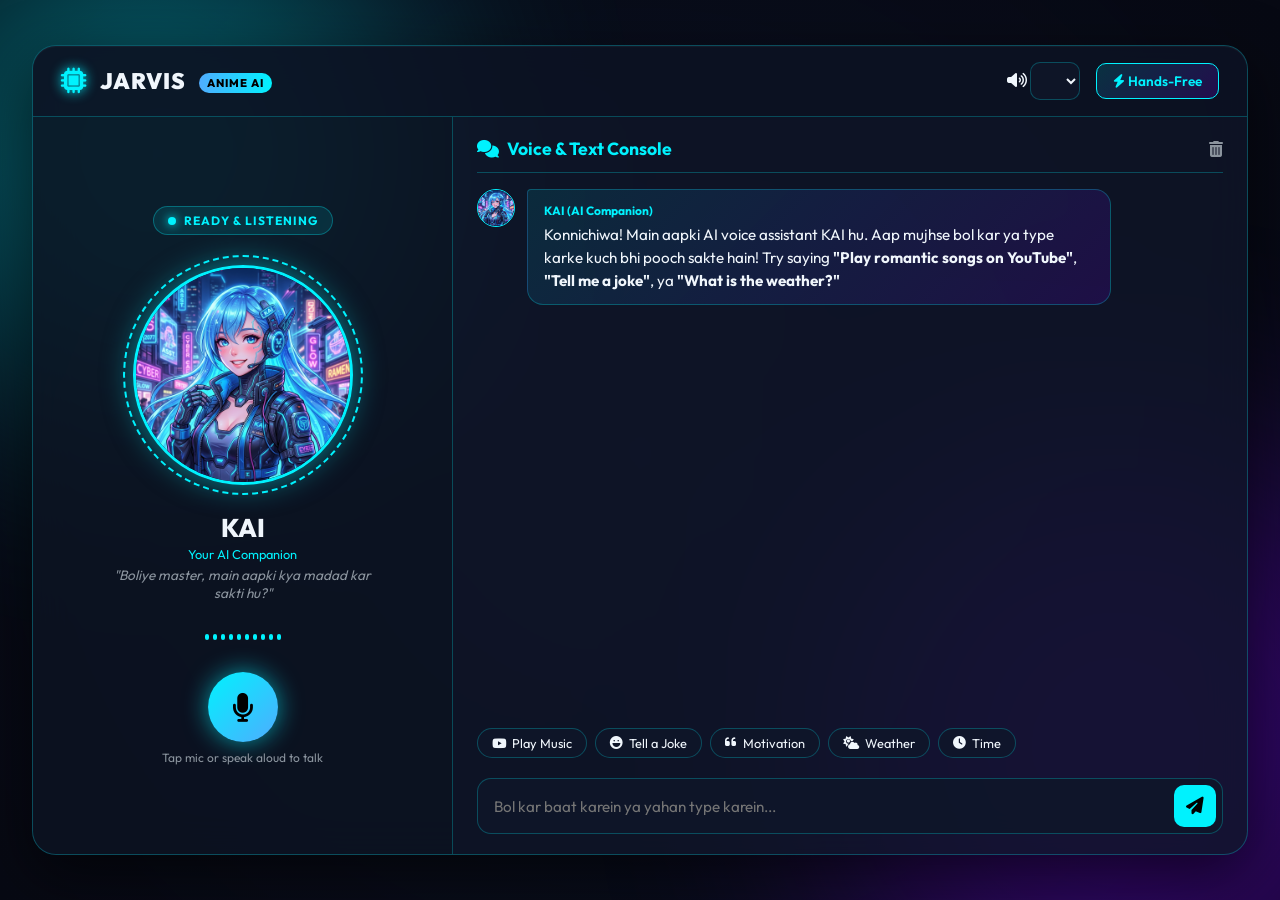
==== commit c6f6843f: "Restore ultra-fast 100% working Anime AI Voice Assistant UI and engine" ====
--- a/index.html
+++ b/index.html
@@ -2,135 +2,103 @@
 <html lang="en">
 <head>
     <meta charset="UTF-8">
-    <meta name="viewport" content="width=device-width, initial-scale=1.0, maximum-scale=1.0, user-scalable=no, viewport-fit=cover">
-    <meta name="theme-color" content="#070913">
-    <meta name="description" content="Nova-grade Production AI Voice Assistant with Real-time Web Audio Visualizer and Speech Interaction">
-    <title>KAI - Production AI Voice Assistant</title>
+    <meta name="viewport" content="width=device-width, initial-scale=1.0, maximum-scale=1.0, user-scalable=no">
+    <title>KAI - Anime AI Voice Assistant</title>
     <link rel="stylesheet" href="style.css">
     <link rel="preconnect" href="https://fonts.googleapis.com">
     <link rel="preconnect" href="https://fonts.gstatic.com" crossorigin>
-    <link href="https://fonts.googleapis.com/css2?family=Outfit:wght@300;400;500;600;700;900&family=Space+Grotesk:wght@400;600;700&display=swap" rel="stylesheet">
+    <link href="https://fonts.googleapis.com/css2?family=Outfit:wght@300;400;600;700;900&family=Space+Grotesk:wght@400;600;700&display=swap" rel="stylesheet">
     <link rel="stylesheet" href="https://cdnjs.cloudflare.com/ajax/libs/font-awesome/6.4.0/css/all.min.css">
 </head>
-<body class="state-idle">
-    <!-- Ambient Background Effects -->
+<body>
     <div class="stars-bg"></div>
     <div class="glow-orb orb-1"></div>
     <div class="glow-orb orb-2"></div>
-    <div class="glow-orb orb-3"></div>
-
-    <!-- Notification Toast Banner -->
-    <div id="toastBanner" class="toast-banner hidden" role="alert">
-        <i id="toastIcon" class="fa-solid fa-circle-info"></i>
-        <span id="toastMessage">Welcome to KAI AI Voice Assistant</span>
-        <button id="toastClose" class="toast-close" aria-label="Close notification"><i class="fa-solid fa-xmark"></i></button>
-    </div>
 
     <div class="app-container">
-        <!-- Header Controls -->
+        <!-- App Header -->
         <header class="app-header">
             <div class="logo">
-                <i class="fa-solid fa-waveform logo-icon"></i>
-                <span class="logo-text">KAI <span class="badge">VOICE AI</span></span>
+                <i class="fa-solid fa-microchip logo-icon"></i>
+                <span class="logo-text">JARVIS <span class="badge">ANIME AI</span></span>
             </div>
             <div class="header-controls">
-                <div class="voice-selector-wrapper" title="Select Voice Engine">
+                <div class="voice-selector-wrapper">
                     <i class="fa-solid fa-volume-high"></i>
-                    <select id="voiceSelect" class="cyber-select" aria-label="Select Assistant Voice"></select>
+                    <select id="voiceSelect" class="cyber-select"></select>
                 </div>
-                <button id="handsFreeBtn" class="cyber-btn toggle-btn" title="Toggle Hands-Free Continuous Voice Mode">
-                    <i class="fa-solid fa-bolt"></i> <span class="btn-text">Hands-Free</span>
-                </button>
-                <button id="newSessionBtn" class="cyber-btn icon-only-btn" title="Start New Conversation">
-                    <i class="fa-solid fa-rotate-right"></i>
+                <button id="handsFreeBtn" class="cyber-btn toggle-btn">
+                    <i class="fa-solid fa-bolt"></i> Hands-Free
                 </button>
             </div>
         </header>
 
         <main class="main-content">
-            <!-- Left Side: Interactive 3D Audio Visualizer Orb & Assistant Avatar -->
-            <section class="visualizer-section">
-                <div class="visualizer-card">
-                    <!-- State Indicator Badge -->
-                    <div class="status-badge" id="statusBadge" data-state="IDLE">
+            <!-- Left Side: Anime Girl Avatar & Voice Controls -->
+            <section class="avatar-section">
+                <div class="avatar-card">
+                    <div class="status-indicator" id="statusIndicator">
                         <span class="status-dot"></span>
-                        <span id="statusText">READY & IDLE</span>
+                        <span id="statusText">READY & LISTENING</span>
                     </div>
 
-                    <!-- Audio Visualizer Orb Container -->
-                    <div class="visualizer-orb-container" id="visualizerOrbContainer">
-                        <div class="orb-ring ring-outer"></div>
-                        <div class="orb-ring ring-inner"></div>
-                        <div class="pulse-wave"></div>
-                        
-                        <!-- Reactive 60FPS Web Audio Canvas Visualizer -->
-                        <canvas id="audioOrbCanvas" width="360" height="360" aria-label="Interactive AI Voice Visualizer"></canvas>
-                        
-                        <!-- Avatar Portrait Overlay -->
-                        <img src="anime_avatar.jpg" alt="KAI AI Character" class="anime-avatar-img" id="animeAvatar">
+                    <div class="avatar-frame" id="avatarFrame">
+                        <div class="avatar-glow-ring"></div>
+                        <div class="pulse-ring"></div>
+                        <img src="anime_avatar.jpg" alt="Anime AI Character" class="anime-img" id="animeAvatar">
                     </div>
 
-                    <h2 class="assistant-name">KAI <span class="role-tag">Production AI Companion</span></h2>
-                    <p class="subtitle" id="subtitleText">"Boliye master, main sun rahi hu..."</p>
+                    <h2 class="assistant-name">KAI <span class="role-tag">Your AI Companion</span></h2>
+                    <p class="subtitle" id="subtitleText">"Boliye master, main aapki kya madad kar sakti hu?"</p>
 
-                    <!-- Real-Time Voice Waveform Spectrum -->
-                    <div class="spectrum-wave" id="spectrumWave" aria-hidden="true">
-                        <div class="s-bar"></div><div class="s-bar"></div><div class="s-bar"></div>
-                        <div class="s-bar"></div><div class="s-bar"></div><div class="s-bar"></div>
-                        <div class="s-bar"></div><div class="s-bar"></div><div class="s-bar"></div>
-                        <div class="s-bar"></div><div class="s-bar"></div><div class="s-bar"></div>
+                    <!-- Live Audio Waveform -->
+                    <div class="waveform" id="waveform">
+                        <div class="bar"></div><div class="bar"></div><div class="bar"></div>
+                        <div class="bar"></div><div class="bar"></div><div class="bar"></div>
+                        <div class="bar"></div><div class="bar"></div><div class="bar"></div>
+                        <div class="bar"></div>
                     </div>
 
-                    <!-- Voice Interaction Main Controls -->
-                    <div class="voice-controls-bar">
-                        <button id="micBtn" class="primary-mic-btn" title="Tap to Start / Stop Voice Conversation" aria-label="Microphone Toggle">
+                    <!-- Mic Button -->
+                    <div class="mic-container">
+                        <button id="micBtn" class="mic-button" title="Click to Speak">
                             <i class="fa-solid fa-microphone mic-icon"></i>
                         </button>
-                        <button id="interruptBtn" class="interrupt-btn hidden" title="Interrupt Assistant & Listen" aria-label="Interrupt Response">
-                            <i class="fa-solid fa-hand"></i> Interrupt
-                        </button>
+                        <p class="mic-hint">Tap mic or speak aloud to talk</p>
                     </div>
-                    <p class="mic-hint" id="micHint">Tap mic or speak naturally to converse</p>
                 </div>
             </section>
 
-            <!-- Right Side: Streamed Conversation Log & Input -->
+            <!-- Right Side: Chat Console & Actions -->
             <section class="chat-section">
                 <div class="chat-header">
-                    <h3><i class="fa-solid fa-comments"></i> Conversation Stream</h3>
-                    <div class="chat-actions">
-                        <button id="replayBtn" class="icon-action-btn" title="Replay Last AI Response"><i class="fa-solid fa-play"></i></button>
-                        <button id="clearChatBtn" class="icon-action-btn" title="Clear Conversation History"><i class="fa-solid fa-trash-can"></i></button>
-                    </div>
+                    <h3><i class="fa-solid fa-comments"></i> Voice & Text Console</h3>
+                    <button id="clearChatBtn" class="icon-btn" title="Clear Chat"><i class="fa-solid fa-trash-can"></i></button>
                 </div>
 
-                <!-- Chat History Feed -->
-                <div class="chat-history" id="chatHistory" role="log" aria-live="polite">
+                <div class="chat-history" id="chatHistory">
                     <div class="msg bot-msg">
-                        <div class="msg-avatar"><img src="anime_avatar.jpg" alt="Kai Avatar"></div>
+                        <div class="msg-avatar"><img src="anime_avatar.jpg" alt="Kai"></div>
                         <div class="msg-content">
-                            <div class="msg-meta">
-                                <span class="sender-name">KAI (AI Companion)</span>
-                                <span class="msg-time">Just now</span>
-                            </div>
-                            <p>Konnichiwa! Main aapki AI voice assistant KAI hu. Main aapki har aawaz sunne aur har task me madad karne ke liye taiyar hu! Try saying <strong>"Play romantic songs on YouTube"</strong>, <strong>"Tell me a joke"</strong>, ya <strong>"What is the weather?"</strong></p>
+                            <span class="sender-name">KAI (AI Companion)</span>
+                            <p>Konnichiwa! Main aapki AI voice assistant KAI hu. Aap mujhse bol kar ya type karke kuch bhi pooch sakte hain! Try saying <strong>"Play romantic songs on YouTube"</strong>, <strong>"Tell me a joke"</strong>, ya <strong>"What is the weather?"</strong></p>
                         </div>
                     </div>
                 </div>
 
-                <!-- Quick Action Suggestion Chips -->
-                <div class="quick-chips" aria-label="Quick Action Suggestions">
+                <!-- Quick Action Chips -->
+                <div class="quick-chips">
                     <button class="chip" data-cmd="Play romantic songs on YouTube"><i class="fa-brands fa-youtube"></i> Play Music</button>
-                    <button class="chip" data-cmd="Tell me a joke"><i class="fa-solid fa-laugh-beam"></i> Tell a Joke</button>
+                    <button class="chip" data-cmd="Tell me a joke"><i class="fa-solid fa-laugh"></i> Tell a Joke</button>
                     <button class="chip" data-cmd="Give me a motivational quote"><i class="fa-solid fa-quote-left"></i> Motivation</button>
                     <button class="chip" data-cmd="What is the weather today?"><i class="fa-solid fa-cloud-sun"></i> Weather</button>
-                    <button class="chip" data-cmd="What time is it?"><i class="fa-solid fa-clock"></i> Current Time</button>
+                    <button class="chip" data-cmd="What time is it?"><i class="fa-solid fa-clock"></i> Time</button>
                 </div>
 
-                <!-- Text & Voice Input Bar -->
+                <!-- Input Controls -->
                 <div class="chat-input-bar">
-                    <input type="text" id="userInput" placeholder="Bol kar baat karein ya yahan type karein..." autocomplete="off" aria-label="Message Input">
-                    <button id="sendBtn" class="send-button" aria-label="Send Message"><i class="fa-solid fa-paper-plane"></i></button>
+                    <input type="text" id="userInput" placeholder="Bol kar baat karein ya yahan type karein..." autocomplete="off">
+                    <button id="sendBtn" class="send-button"><i class="fa-solid fa-paper-plane"></i></button>
                 </div>
             </section>
         </main>
--- a/style.css
+++ b/style.css
@@ -1,129 +1,77 @@
 :root {
     --bg-dark: #070913;
-    --card-bg: rgba(14, 20, 38, 0.75);
-    --card-border: rgba(0, 242, 254, 0.22);
-    
-    /* State Theme Colors */
-    --color-idle: #00f2fe;
-    --color-listening: #ff007f;
-    --color-processing: #f59e0b;
-    --color-responding: #7f00ff;
-    --color-accent: #4facfe;
-
-    --text-main: #f8fafc;
-    --text-muted: #94a3b8;
-    
+    --card-bg: rgba(18, 24, 43, 0.75);
+    --border-color: rgba(0, 242, 254, 0.25);
+    --primary-neon: #00f2fe;
+    --accent-magenta: #4facfe;
+    --glow-purple: #7f00ff;
+    --text-main: #f0f6fc;
+    --text-muted: #8b949e;
     --user-msg-bg: linear-gradient(135deg, #1e293b, #0f172a);
-    --bot-msg-bg: linear-gradient(135deg, rgba(0, 242, 254, 0.12), rgba(127, 0, 255, 0.18));
+    --bot-msg-bg: linear-gradient(135deg, rgba(0, 242, 254, 0.1), rgba(127, 0, 255, 0.15));
 }
 
 * {
     box-sizing: border-box;
     margin: 0;
     padding: 0;
-    font-family: 'Outfit', 'Space Grotesk', -apple-system, sans-serif;
-    -webkit-tap-highlight-color: transparent;
+    font-family: 'Outfit', 'Space Grotesk', sans-serif;
 }
 
 body {
     background-color: var(--bg-dark);
     color: var(--text-main);
     min-height: 100vh;
-    min-height: -webkit-fill-available;
     display: flex;
     justify-content: center;
     align-items: center;
     overflow-x: hidden;
     position: relative;
-    padding: env(safe-area-inset-top) env(safe-area-inset-right) env(safe-area-inset-bottom) env(safe-area-inset-left);
-    transition: background-color 0.5s ease;
-}
-
-/* Background Atmosphere */
+}
+
 .stars-bg {
     position: fixed;
     top: 0; left: 0; width: 100vw; height: 100vh;
-    background: radial-gradient(circle at 50% 40%, rgba(15, 23, 42, 0.6), var(--bg-dark));
+    background: radial-gradient(circle at 50% 50%, rgba(20, 30, 60, 0.4), var(--bg-dark));
     z-index: 0;
 }
 
 .glow-orb {
     position: fixed;
     border-radius: 50%;
-    filter: blur(140px);
-    opacity: 0.3;
+    filter: blur(120px);
+    opacity: 0.35;
     z-index: 0;
     pointer-events: none;
-    transition: all 0.8s ease;
-}
-.orb-1 { width: 500px; height: 500px; background: var(--color-idle); top: -120px; left: -120px; }
-.orb-2 { width: 600px; height: 600px; background: var(--color-responding); bottom: -160px; right: -160px; }
-.orb-3 { width: 450px; height: 450px; background: var(--color-listening); top: 40%; left: 50%; transform: translate(-50%, -50%); opacity: 0; }
-
-/* State Specific Atmosphere */
-body.state-listening .orb-3 { opacity: 0.45; }
-body.state-listening .orb-1 { background: var(--color-listening); }
-body.state-processing .orb-1 { background: var(--color-processing); }
-body.state-responding .orb-1 { background: var(--color-responding); }
-
-/* Toast Banner */
-.toast-banner {
-    position: fixed;
-    top: 20px;
-    left: 50%;
-    transform: translateX(-50%);
-    z-index: 100;
-    display: flex;
-    align-items: center;
-    gap: 10px;
-    padding: 12px 20px;
-    background: rgba(15, 23, 42, 0.92);
-    border: 1px solid var(--color-idle);
-    box-shadow: 0 10px 30px rgba(0, 0, 0, 0.5);
-    border-radius: 30px;
-    font-size: 0.88rem;
-    font-weight: 500;
-    color: var(--text-main);
-    backdrop-filter: blur(12px);
-    transition: all 0.3s cubic-bezier(0.4, 0, 0.2, 1);
-}
-.toast-banner.hidden {
-    opacity: 0;
-    transform: translate(-50%, -20px);
-    pointer-events: none;
-}
-.toast-close {
-    background: none; border: none; color: var(--text-muted); cursor: pointer; font-size: 1rem; margin-left: 8px;
-}
-.toast-close:hover { color: #fff; }
-
-/* Main Glassmorphism App Frame */
+}
+.orb-1 { width: 500px; height: 500px; background: var(--primary-neon); top: -100px; left: -100px; }
+.orb-2 { width: 600px; height: 600px; background: var(--glow-purple); bottom: -150px; right: -150px; }
+
 .app-container {
     position: relative;
     z-index: 10;
-    width: 96vw;
-    max-width: 1280px;
-    height: 92vh;
-    max-height: 920px;
+    width: 95vw;
+    max-width: 1300px;
+    height: 90vh;
+    max-height: 900px;
     background: var(--card-bg);
-    backdrop-filter: blur(24px);
-    -webkit-backdrop-filter: blur(24px);
-    border: 1px solid var(--card-border);
-    border-radius: 28px;
-    box-shadow: 0 25px 70px rgba(0, 0, 0, 0.75), inset 0 1px 1px rgba(255, 255, 255, 0.12);
+    backdrop-filter: blur(20px);
+    -webkit-backdrop-filter: blur(20px);
+    border: 1px solid var(--border-color);
+    border-radius: 24px;
+    box-shadow: 0 20px 60px rgba(0, 0, 0, 0.6), inset 0 1px 1px rgba(255, 255, 255, 0.1);
     display: flex;
     flex-direction: column;
     overflow: hidden;
 }
 
-/* App Header */
 .app-header {
     display: flex;
     justify-content: space-between;
     align-items: center;
     padding: 16px 28px;
-    border-bottom: 1px solid var(--card-border);
-    background: rgba(10, 15, 30, 0.5);
+    border-bottom: 1px solid var(--border-color);
+    background: rgba(10, 15, 30, 0.6);
 }
 
 .logo {
@@ -135,21 +83,16 @@
     letter-spacing: 1px;
 }
 .logo-icon {
-    color: var(--color-idle);
+    color: var(--primary-neon);
     font-size: 1.6rem;
-    text-shadow: 0 0 14px var(--color-idle);
-    transition: color 0.4s ease;
-}
-body.state-listening .logo-icon { color: var(--color-listening); text-shadow: 0 0 14px var(--color-listening); }
-body.state-processing .logo-icon { color: var(--color-processing); text-shadow: 0 0 14px var(--color-processing); }
-body.state-responding .logo-icon { color: var(--color-responding); text-shadow: 0 0 14px var(--color-responding); }
-
+    text-shadow: 0 0 12px var(--primary-neon);
+}
 .badge {
-    font-size: 0.72rem;
-    background: linear-gradient(90deg, var(--color-accent), var(--color-idle));
+    font-size: 0.7rem;
+    background: linear-gradient(90deg, #4facfe, #00f2fe);
     color: #000;
     font-weight: 800;
-    padding: 3px 9px;
+    padding: 3px 8px;
     border-radius: 12px;
     margin-left: 8px;
     vertical-align: middle;
@@ -158,66 +101,55 @@
 .header-controls {
     display: flex;
     align-items: center;
-    gap: 12px;
+    gap: 16px;
 }
 
 .cyber-select {
-    background: rgba(15, 23, 42, 0.85);
+    background: rgba(15, 23, 42, 0.8);
     color: var(--text-main);
-    border: 1px solid var(--card-border);
+    border: 1px solid var(--border-color);
     padding: 8px 14px;
-    border-radius: 12px;
+    border-radius: 10px;
     outline: none;
     cursor: pointer;
     font-size: 0.85rem;
-    font-weight: 500;
-    transition: border-color 0.3s;
-}
-.cyber-select:hover { border-color: var(--color-idle); }
+}
 
 .cyber-btn {
-    background: linear-gradient(135deg, rgba(0, 242, 254, 0.12), rgba(127, 0, 255, 0.18));
-    border: 1px solid var(--color-idle);
-    color: var(--color-idle);
+    background: linear-gradient(135deg, rgba(0, 242, 254, 0.15), rgba(127, 0, 255, 0.2));
+    border: 1px solid var(--primary-neon);
+    color: var(--primary-neon);
     padding: 8px 16px;
-    border-radius: 12px;
+    border-radius: 10px;
     font-weight: 600;
     font-size: 0.85rem;
     cursor: pointer;
     transition: all 0.3s ease;
-    display: flex;
-    align-items: center;
-    gap: 8px;
 }
 .cyber-btn:hover, .cyber-btn.active {
-    background: var(--color-idle);
+    background: var(--primary-neon);
     color: #000;
-    box-shadow: 0 0 18px var(--color-idle);
-}
-.icon-only-btn {
-    width: 38px; height: 38px; padding: 0; justify-content: center; border-radius: 50%;
-}
-
-/* Main Layout Grid */
+    box-shadow: 0 0 16px var(--primary-neon);
+}
+
 .main-content {
     display: grid;
-    grid-template-columns: 440px 1fr;
+    grid-template-columns: 420px 1fr;
     flex: 1;
     overflow: hidden;
 }
 
-/* Left Section: Visualizer & Avatar */
-.visualizer-section {
-    padding: 28px;
-    border-right: 1px solid var(--card-border);
+.avatar-section {
+    padding: 24px;
+    border-right: 1px solid var(--border-color);
     display: flex;
     flex-direction: column;
     align-items: center;
     justify-content: center;
-    background: rgba(5, 10, 22, 0.35);
-}
-
-.visualizer-card {
+    background: rgba(5, 10, 20, 0.3);
+}
+
+.avatar-card {
     display: flex;
     flex-direction: column;
     align-items: center;
@@ -225,468 +157,336 @@
     width: 100%;
 }
 
-/* Status Badge */
-.status-badge {
+.status-indicator {
     display: inline-flex;
     align-items: center;
     gap: 8px;
-    padding: 7px 18px;
-    border-radius: 24px;
+    padding: 6px 14px;
+    border-radius: 20px;
     background: rgba(0, 242, 254, 0.1);
-    border: 1px solid rgba(0, 242, 254, 0.35);
-    font-size: 0.78rem;
-    font-weight: 800;
-    letter-spacing: 1.2px;
-    margin-bottom: 24px;
-    color: var(--color-idle);
-    transition: all 0.4s ease;
+    border: 1px solid rgba(0, 242, 254, 0.3);
+    font-size: 0.75rem;
+    font-weight: 700;
+    letter-spacing: 1px;
+    margin-bottom: 20px;
+    color: var(--primary-neon);
 }
 .status-dot {
-    width: 9px;
-    height: 9px;
-    border-radius: 50%;
-    background-color: var(--color-idle);
-    box-shadow: 0 0 10px var(--color-idle);
-    animation: blink 1.4s infinite;
-}
-
-/* Dynamic State Badge Themes */
-body.state-listening .status-badge {
-    background: rgba(255, 0, 127, 0.15);
-    border-color: var(--color-listening);
-    color: var(--color-listening);
-}
-body.state-listening .status-dot { background-color: var(--color-listening); box-shadow: 0 0 12px var(--color-listening); }
-
-body.state-processing .status-badge {
-    background: rgba(245, 158, 11, 0.15);
-    border-color: var(--color-processing);
-    color: var(--color-processing);
-}
-body.state-processing .status-dot { background-color: var(--color-processing); box-shadow: 0 0 12px var(--color-processing); }
-
-body.state-responding .status-badge {
-    background: rgba(127, 0, 255, 0.15);
-    border-color: var(--color-responding);
-    color: var(--color-responding);
-}
-body.state-responding .status-dot { background-color: var(--color-responding); box-shadow: 0 0 12px var(--color-responding); }
+    width: 8px;
+    height: 8px;
+    border-radius: 50%;
+    background-color: var(--primary-neon);
+    box-shadow: 0 0 10px var(--primary-neon);
+    animation: blink 1.5s infinite;
+}
 
 @keyframes blink {
-    0%, 100% { opacity: 1; transform: scale(1); }
-    50% { opacity: 0.3; transform: scale(0.85); }
-}
-
-/* 3D Audio Visualizer Orb Frame */
-.visualizer-orb-container {
+    0%, 100% { opacity: 1; }
+    50% { opacity: 0.3; }
+}
+
+.avatar-frame {
     position: relative;
-    width: 250px;
-    height: 250px;
-    border-radius: 50%;
-    margin-bottom: 20px;
+    width: 240px;
+    height: 240px;
+    border-radius: 50%;
+    margin-bottom: 16px;
     display: flex;
     justify-content: center;
     align-items: center;
 }
 
-#audioOrbCanvas {
+.anime-img {
+    width: 220px;
+    height: 220px;
+    border-radius: 50%;
+    object-fit: cover;
+    border: 3px solid var(--primary-neon);
+    box-shadow: 0 0 30px rgba(0, 242, 254, 0.5);
+    z-index: 2;
+    transition: transform 0.3s ease;
+}
+
+.avatar-glow-ring {
     position: absolute;
-    top: 0; left: 0;
-    width: 100%; height: 100%;
-    z-index: 2;
-    pointer-events: none;
-}
-
-.anime-avatar-img {
-    width: 205px;
-    height: 205px;
-    border-radius: 50%;
-    object-fit: cover;
-    border: 3px solid var(--color-idle);
-    box-shadow: 0 0 32px rgba(0, 242, 254, 0.45);
+    width: 240px;
+    height: 240px;
+    border-radius: 50%;
+    border: 2px dashed var(--primary-neon);
+    animation: rotate 20s linear infinite;
     z-index: 1;
-    transition: all 0.4s ease;
-    will-change: transform, border-color, box-shadow;
-}
-
-.orb-ring {
+}
+
+.pulse-ring {
     position: absolute;
-    border-radius: 50%;
-    border: 2px dashed var(--color-idle);
-    pointer-events: none;
-    z-index: 0;
-    transition: border-color 0.4s ease;
-}
-.ring-outer { width: 250px; height: 250px; animation: rotateRing 24s linear infinite; }
-.ring-inner { width: 230px; height: 230px; border-style: dotted; animation: rotateRing 16s linear reverse infinite; }
-
-.pulse-wave {
-    position: absolute;
-    width: 205px;
-    height: 205px;
-    border-radius: 50%;
-    background: var(--color-idle);
+    width: 220px;
+    height: 220px;
+    border-radius: 50%;
+    background: var(--primary-neon);
     opacity: 0;
     z-index: 0;
-    pointer-events: none;
-}
-
-/* State Visual Animations */
-body.state-listening .anime-avatar-img {
-    border-color: var(--color-listening);
-    box-shadow: 0 0 45px var(--color-listening);
-    transform: scale(1.04);
-}
-body.state-listening .orb-ring { border-color: var(--color-listening); }
-body.state-listening .pulse-wave {
-    background: var(--color-listening);
-    animation: pulseRing 1.1s infinite ease-out;
-}
-
-body.state-processing .anime-avatar-img {
-    border-color: var(--color-processing);
-    box-shadow: 0 0 35px var(--color-processing);
-}
-body.state-processing .orb-ring { border-color: var(--color-processing); animation-duration: 4s; }
-
-body.state-responding .anime-avatar-img {
-    border-color: var(--color-responding);
-    box-shadow: 0 0 50px var(--color-responding);
+}
+
+.avatar-frame.speaking .pulse-ring {
+    animation: pulseGlow 1.2s infinite ease-out;
+}
+.avatar-frame.speaking .anime-img {
     transform: scale(1.03);
-}
-body.state-responding .orb-ring { border-color: var(--color-responding); }
-body.state-responding .pulse-wave {
-    background: var(--color-responding);
-    animation: pulseRing 1.3s infinite ease-out;
-}
-
-@keyframes rotateRing { 100% { transform: rotate(360deg); } }
-@keyframes pulseRing {
-    0% { transform: scale(1); opacity: 0.7; }
-    100% { transform: scale(1.38); opacity: 0; }
+    border-color: #ff007f;
+    box-shadow: 0 0 40px #ff007f;
+}
+
+@keyframes rotate { 100% { transform: rotate(360deg); } }
+@keyframes pulseGlow {
+    0% { transform: scale(1); opacity: 0.6; }
+    100% { transform: scale(1.4); opacity: 0; }
 }
 
 .assistant-name {
-    font-size: 1.65rem;
+    font-size: 1.6rem;
     font-weight: 800;
     margin-bottom: 4px;
 }
 .role-tag {
-    font-size: 0.78rem;
-    color: var(--color-idle);
-    font-weight: 500;
+    font-size: 0.8rem;
+    color: var(--primary-neon);
+    font-weight: 400;
     display: block;
     margin-top: 2px;
 }
 
 .subtitle {
-    font-size: 0.88rem;
+    font-size: 0.85rem;
     color: var(--text-muted);
-    margin-bottom: 22px;
-    max-width: 320px;
+    margin-bottom: 20px;
+    max-width: 280px;
     font-style: italic;
-    min-height: 24px;
-}
-
-/* Spectrum Waveform */
-.spectrum-wave {
+}
+
+.waveform {
     display: flex;
     align-items: center;
     gap: 4px;
-    height: 32px;
-    margin-bottom: 22px;
-}
-.spectrum-wave .s-bar {
+    height: 30px;
+    margin-bottom: 20px;
+}
+.waveform .bar {
     width: 4px;
     height: 6px;
-    background: var(--color-idle);
+    background: var(--primary-neon);
     border-radius: 4px;
-    transition: height 0.15s ease, background 0.3s ease;
-}
-
-body.state-listening .spectrum-wave .s-bar { background: var(--color-listening); }
-body.state-responding .spectrum-wave .s-bar { background: var(--color-responding); }
-
-body.state-listening .spectrum-wave .s-bar,
-body.state-responding .spectrum-wave .s-bar {
-    animation: spectrumAnim 0.9s infinite ease-in-out;
-}
-
-.spectrum-wave .s-bar:nth-child(1) { animation-delay: 0.05s; }
-.spectrum-wave .s-bar:nth-child(2) { animation-delay: 0.25s; }
-.spectrum-wave .s-bar:nth-child(3) { animation-delay: 0.15s; }
-.spectrum-wave .s-bar:nth-child(4) { animation-delay: 0.35s; }
-.spectrum-wave .s-bar:nth-child(5) { animation-delay: 0.45s; }
-.spectrum-wave .s-bar:nth-child(6) { animation-delay: 0.18s; }
-.spectrum-wave .s-bar:nth-child(7) { animation-delay: 0.38s; }
-.spectrum-wave .s-bar:nth-child(8) { animation-delay: 0.12s; }
-.spectrum-wave .s-bar:nth-child(9) { animation-delay: 0.28s; }
-.spectrum-wave .s-bar:nth-child(10) { animation-delay: 0.42s; }
-.spectrum-wave .s-bar:nth-child(11) { animation-delay: 0.15s; }
-.spectrum-wave .s-bar:nth-child(12) { animation-delay: 0.32s; }
-
-@keyframes spectrumAnim {
+    transition: height 0.2s ease;
+}
+.waveform.active .bar {
+    animation: wave 1s infinite ease-in-out;
+}
+.waveform.active .bar:nth-child(1) { animation-delay: 0.1s; }
+.waveform.active .bar:nth-child(2) { animation-delay: 0.3s; }
+.waveform.active .bar:nth-child(3) { animation-delay: 0.2s; }
+.waveform.active .bar:nth-child(4) { animation-delay: 0.4s; }
+.waveform.active .bar:nth-child(5) { animation-delay: 0.5s; }
+.waveform.active .bar:nth-child(6) { animation-delay: 0.2s; }
+.waveform.active .bar:nth-child(7) { animation-delay: 0.4s; }
+.waveform.active .bar:nth-child(8) { animation-delay: 0.1s; }
+.waveform.active .bar:nth-child(9) { animation-delay: 0.3s; }
+.waveform.active .bar:nth-child(10) { animation-delay: 0.5s; }
+
+@keyframes wave {
     0%, 100% { height: 6px; }
-    50% { height: 30px; }
-}
-
-/* Voice Controls Bar */
-.voice-controls-bar {
-    display: flex;
-    align-items: center;
-    gap: 14px;
-    margin-bottom: 10px;
-}
-
-.primary-mic-btn {
-    width: 76px;
-    height: 76px;
-    border-radius: 50%;
-    background: linear-gradient(135deg, var(--color-idle), var(--color-accent));
+    50% { height: 28px; background: var(--glow-purple); }
+}
+
+.mic-container {
+    display: flex;
+    flex-direction: column;
+    align-items: center;
+    gap: 8px;
+}
+
+.mic-button {
+    width: 70px;
+    height: 70px;
+    border-radius: 50%;
+    background: linear-gradient(135deg, #00f2fe, #4facfe);
     border: none;
     color: #000;
-    font-size: 2rem;
-    cursor: pointer;
-    box-shadow: 0 0 28px rgba(0, 242, 254, 0.6);
-    transition: all 0.3s cubic-bezier(0.4, 0, 0.2, 1);
+    font-size: 1.8rem;
+    cursor: pointer;
+    box-shadow: 0 0 25px rgba(0, 242, 254, 0.6);
+    transition: all 0.3s ease;
     display: flex;
     justify-content: center;
     align-items: center;
 }
-.primary-mic-btn:hover {
+.mic-button:hover {
     transform: scale(1.08);
-    box-shadow: 0 0 40px rgba(0, 242, 254, 0.95);
-}
-
-body.state-listening .primary-mic-btn {
-    background: linear-gradient(135deg, var(--color-listening), #ff5252);
+    box-shadow: 0 0 35px rgba(0, 242, 254, 0.9);
+}
+.mic-button.listening {
+    background: linear-gradient(135deg, #ff007f, #ff5252);
     color: #fff;
-    box-shadow: 0 0 40px var(--color-listening);
-    animation: micPulseGlow 1.1s infinite alternate;
-}
-
-@keyframes micPulseGlow {
-    0% { transform: scale(1); box-shadow: 0 0 25px var(--color-listening); }
-    100% { transform: scale(1.1); box-shadow: 0 0 50px var(--color-listening); }
-}
-
-.interrupt-btn {
-    background: linear-gradient(135deg, #ef4444, #dc2626);
+    animation: micPulse 1s infinite alternate;
+}
+
+@keyframes micPulse {
+    0% { box-shadow: 0 0 20px #ff007f; transform: scale(1); }
+    100% { box-shadow: 0 0 45px #ff007f; transform: scale(1.12); }
+}
+
+.mic-hint {
+    font-size: 0.75rem;
+    color: var(--text-muted);
+}
+
+.chat-section {
+    display: flex;
+    flex-direction: column;
+    height: 100%;
+    padding: 20px 24px;
+    background: rgba(10, 15, 30, 0.2);
+}
+
+.chat-header {
+    display: flex;
+    justify-content: space-between;
+    align-items: center;
+    padding-bottom: 12px;
+    border-bottom: 1px solid var(--border-color);
+}
+.chat-header h3 {
+    font-size: 1.1rem;
+    color: var(--primary-neon);
+    display: flex;
+    align-items: center;
+    gap: 8px;
+}
+
+.icon-btn {
+    background: none;
     border: none;
-    color: #fff;
-    padding: 12px 20px;
-    border-radius: 25px;
-    font-size: 0.9rem;
-    font-weight: 700;
-    cursor: pointer;
-    box-shadow: 0 0 20px rgba(239, 68, 68, 0.6);
-    transition: all 0.2s ease;
-    display: flex;
-    align-items: center;
-    gap: 8px;
-}
-.interrupt-btn:hover {
-    transform: scale(1.05);
-    box-shadow: 0 0 30px rgba(239, 68, 68, 0.9);
-}
-.interrupt-btn.hidden { display: none; }
-
-.mic-hint {
-    font-size: 0.78rem;
     color: var(--text-muted);
-}
-
-/* Right Section: Stream & Chat Console */
-.chat-section {
-    display: flex;
-    flex-direction: column;
-    height: 100%;
-    padding: 22px 28px;
-    background: rgba(10, 15, 30, 0.25);
-}
-
-.chat-header {
-    display: flex;
-    justify-content: space-between;
-    align-items: center;
-    padding-bottom: 14px;
-    border-bottom: 1px solid var(--card-border);
-}
-.chat-header h3 {
-    font-size: 1.15rem;
-    color: var(--color-idle);
-    display: flex;
-    align-items: center;
-    gap: 10px;
-}
-
-.chat-actions {
-    display: flex;
-    gap: 8px;
-}
-.icon-action-btn {
-    background: rgba(15, 23, 42, 0.7);
-    border: 1px solid var(--card-border);
-    color: var(--text-muted);
-    width: 36px; height: 36px;
-    border-radius: 10px;
-    cursor: pointer;
-    font-size: 0.9rem;
-    transition: all 0.2s;
-    display: flex; justify-content: center; align-items: center;
-}
-.icon-action-btn:hover { color: #fff; border-color: var(--color-idle); background: rgba(0, 242, 254, 0.15); }
-
-/* Conversation History Feed */
+    cursor: pointer;
+    font-size: 1rem;
+    transition: color 0.2s;
+}
+.icon-btn:hover { color: #ff5252; }
+
 .chat-history {
     flex: 1;
     overflow-y: auto;
-    padding: 18px 0;
-    display: flex;
-    flex-direction: column;
-    gap: 18px;
-    scroll-behavior: smooth;
+    padding: 16px 0;
+    display: flex;
+    flex-direction: column;
+    gap: 16px;
 }
 
 .msg {
     display: flex;
-    gap: 14px;
-    max-width: 88%;
-    animation: msgFadeIn 0.35s ease-out;
-}
-@keyframes msgFadeIn { from { opacity: 0; transform: translateY(12px); } to { opacity: 1; transform: translateY(0); } }
+    gap: 12px;
+    max-width: 85%;
+    animation: fadeIn 0.3s ease-out;
+}
+@keyframes fadeIn { from { opacity: 0; transform: translateY(8px); } to { opacity: 1; transform: translateY(0); } }
 
 .user-msg {
     align-self: flex-end;
     flex-direction: row-reverse;
 }
 
-.msg-avatar img, .user-msg .msg-avatar {
-    width: 40px; height: 40px;
+.msg-avatar img {
+    width: 38px;
+    height: 38px;
     border-radius: 50%;
     object-fit: cover;
-}
-.msg-avatar img { border: 2px solid var(--color-idle); }
+    border: 1px solid var(--primary-neon);
+}
 .user-msg .msg-avatar {
-    background: linear-gradient(135deg, #3b82f6, #1d4ed8);
-    display: flex; justify-content: center; align-items: center; font-weight: 800; font-size: 0.85rem;
+    width: 38px; height: 38px; border-radius: 50%; background: #3b82f6; display: flex; justify-content: center; align-items: center; font-weight: bold; font-size: 0.9rem;
 }
 
 .msg-content {
     background: var(--bot-msg-bg);
-    border: 1px solid var(--card-border);
-    padding: 14px 18px;
-    border-radius: 20px;
+    border: 1px solid var(--border-color);
+    padding: 12px 16px;
+    border-radius: 16px;
     border-top-left-radius: 4px;
-    font-size: 0.96rem;
-    line-height: 1.55;
-    box-shadow: 0 4px 16px rgba(0, 0, 0, 0.2);
+    font-size: 0.95rem;
+    line-height: 1.5;
 }
 .user-msg .msg-content {
     background: var(--user-msg-bg);
-    border-color: rgba(255, 255, 255, 0.12);
-    border-radius: 20px;
+    border-color: rgba(255, 255, 255, 0.1);
+    border-radius: 16px;
     border-top-right-radius: 4px;
 }
 
-.msg-meta {
-    display: flex;
-    justify-content: space-between;
-    align-items: center;
-    gap: 12px;
-    margin-bottom: 6px;
-}
 .sender-name {
-    font-size: 0.78rem;
-    font-weight: 800;
-    color: var(--color-idle);
-}
-.user-msg .sender-name { color: var(--color-accent); }
-.msg-time {
-    font-size: 0.7rem;
-    color: var(--text-muted);
-}
-
-/* Quick Chips */
+    font-size: 0.75rem;
+    font-weight: 700;
+    color: var(--primary-neon);
+    display: block;
+    margin-bottom: 4px;
+}
+
 .quick-chips {
     display: flex;
     gap: 8px;
     overflow-x: auto;
     padding: 8px 0;
-    margin-bottom: 14px;
+    margin-bottom: 12px;
 }
 .chip {
-    background: rgba(15, 23, 42, 0.85);
-    border: 1px solid var(--card-border);
+    background: rgba(15, 23, 42, 0.8);
+    border: 1px solid var(--border-color);
     color: var(--text-main);
-    padding: 7px 16px;
-    border-radius: 22px;
-    font-size: 0.82rem;
-    font-weight: 500;
+    padding: 6px 14px;
+    border-radius: 20px;
+    font-size: 0.8rem;
     cursor: pointer;
     white-space: nowrap;
-    transition: all 0.25s ease;
-    display: flex;
-    align-items: center;
-    gap: 8px;
+    transition: all 0.2s;
+    display: flex;
+    align-items: center;
+    gap: 6px;
 }
 .chip:hover {
-    border-color: var(--color-idle);
-    color: var(--color-idle);
+    border-color: var(--primary-neon);
+    color: var(--primary-neon);
     transform: translateY(-2px);
-    box-shadow: 0 4px 14px rgba(0, 242, 254, 0.25);
-}
-
-/* Input Bar */
+}
+
 .chat-input-bar {
     display: flex;
-    gap: 12px;
-    align-items: center;
-    background: rgba(15, 23, 42, 0.92);
-    border: 1px solid var(--card-border);
-    border-radius: 16px;
-    padding: 8px 8px 8px 18px;
+    gap: 10px;
+    align-items: center;
+    background: rgba(15, 23, 42, 0.9);
+    border: 1px solid var(--border-color);
+    border-radius: 14px;
+    padding: 6px 6px 6px 16px;
 }
 .chat-input-bar input {
     flex: 1;
     background: none;
     border: none;
     color: #fff;
-    font-size: 0.98rem;
+    font-size: 0.95rem;
     outline: none;
 }
 .send-button {
-    background: var(--color-idle);
+    background: var(--primary-neon);
     border: none;
-    width: 44px; height: 44px;
-    border-radius: 12px;
+    width: 42px; height: 42px;
+    border-radius: 10px;
     color: #000;
-    font-size: 1.15rem;
-    cursor: pointer;
-    transition: all 0.2s ease;
+    font-size: 1.1rem;
+    cursor: pointer;
+    transition: background 0.2s;
     display: flex; justify-content: center; align-items: center;
 }
-.send-button:hover {
-    background: var(--color-accent);
-    transform: scale(1.05);
-}
-
-/* Accessibility & Reduced Motion */
-@media (prefers-reduced-motion: reduce) {
-    *, ::before, ::after {
-        animation-duration: 0.01ms !important;
-        animation-iteration-count: 1 !important;
-        transition-duration: 0.01ms !important;
-    }
-}
-
-/* Responsive Layout */
-@media (max-width: 960px) {
+.send-button:hover { background: #4facfe; }
+
+@media (max-width: 900px) {
     .main-content { grid-template-columns: 1fr; }
-    .visualizer-section { border-right: none; border-bottom: 1px solid var(--card-border); padding: 20px; }
-    .app-container { height: 98vh; width: 98vw; border-radius: 18px; }
-    .visualizer-orb-container { width: 200px; height: 200px; }
-    .anime-avatar-img { width: 165px; height: 165px; }
-    .ring-outer { width: 200px; height: 200px; }
-    .ring-inner { width: 185px; height: 185px; }
-}
+    .avatar-section { border-right: none; border-bottom: 1px solid var(--border-color); }
+    .app-container { height: 96vh; }
+}
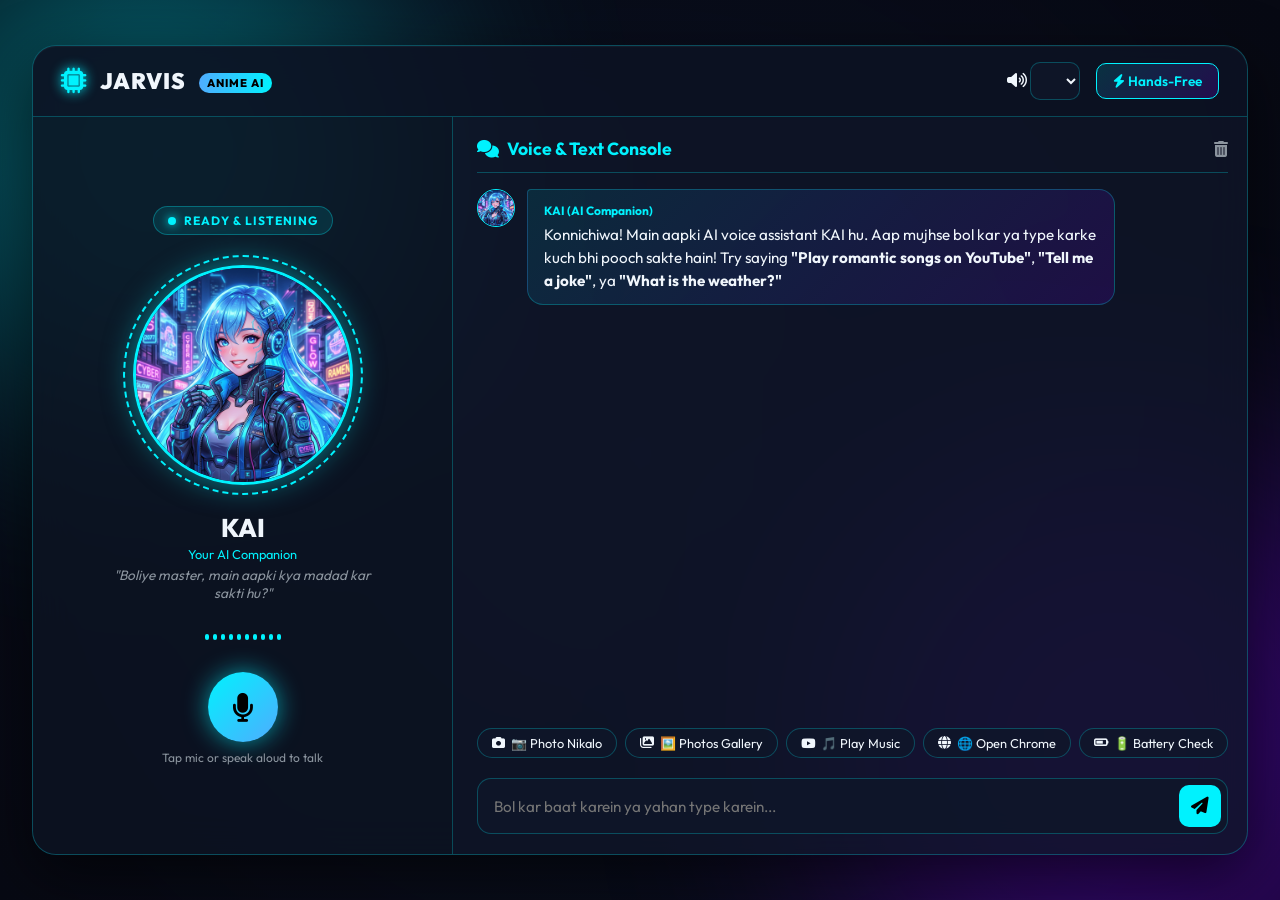
==== commit 0cc1b7ca: "Add native Hindi speech recognition, Indian Girl Voice output and full laptop system execution engin" ====
--- a/index.html
+++ b/index.html
@@ -88,11 +88,11 @@
 
                 <!-- Quick Action Chips -->
                 <div class="quick-chips">
-                    <button class="chip" data-cmd="Play romantic songs on YouTube"><i class="fa-brands fa-youtube"></i> Play Music</button>
-                    <button class="chip" data-cmd="Tell me a joke"><i class="fa-solid fa-laugh"></i> Tell a Joke</button>
-                    <button class="chip" data-cmd="Give me a motivational quote"><i class="fa-solid fa-quote-left"></i> Motivation</button>
-                    <button class="chip" data-cmd="What is the weather today?"><i class="fa-solid fa-cloud-sun"></i> Weather</button>
-                    <button class="chip" data-cmd="What time is it?"><i class="fa-solid fa-clock"></i> Time</button>
+                    <button class="chip" data-cmd="Photo nikal ke dikhao"><i class="fa-solid fa-camera"></i> 📷 Photo Nikalo</button>
+                    <button class="chip" data-cmd="Photos gallery open karo"><i class="fa-solid fa-images"></i> 🖼️ Photos Gallery</button>
+                    <button class="chip" data-cmd="Play romantic songs on YouTube"><i class="fa-brands fa-youtube"></i> 🎵 Play Music</button>
+                    <button class="chip" data-cmd="Open Chrome"><i class="fa-solid fa-globe"></i> 🌐 Open Chrome</button>
+                    <button class="chip" data-cmd="Check battery status"><i class="fa-solid fa-battery-three-quarters"></i> 🔋 Battery Check</button>
                 </div>
 
                 <!-- Input Controls -->
